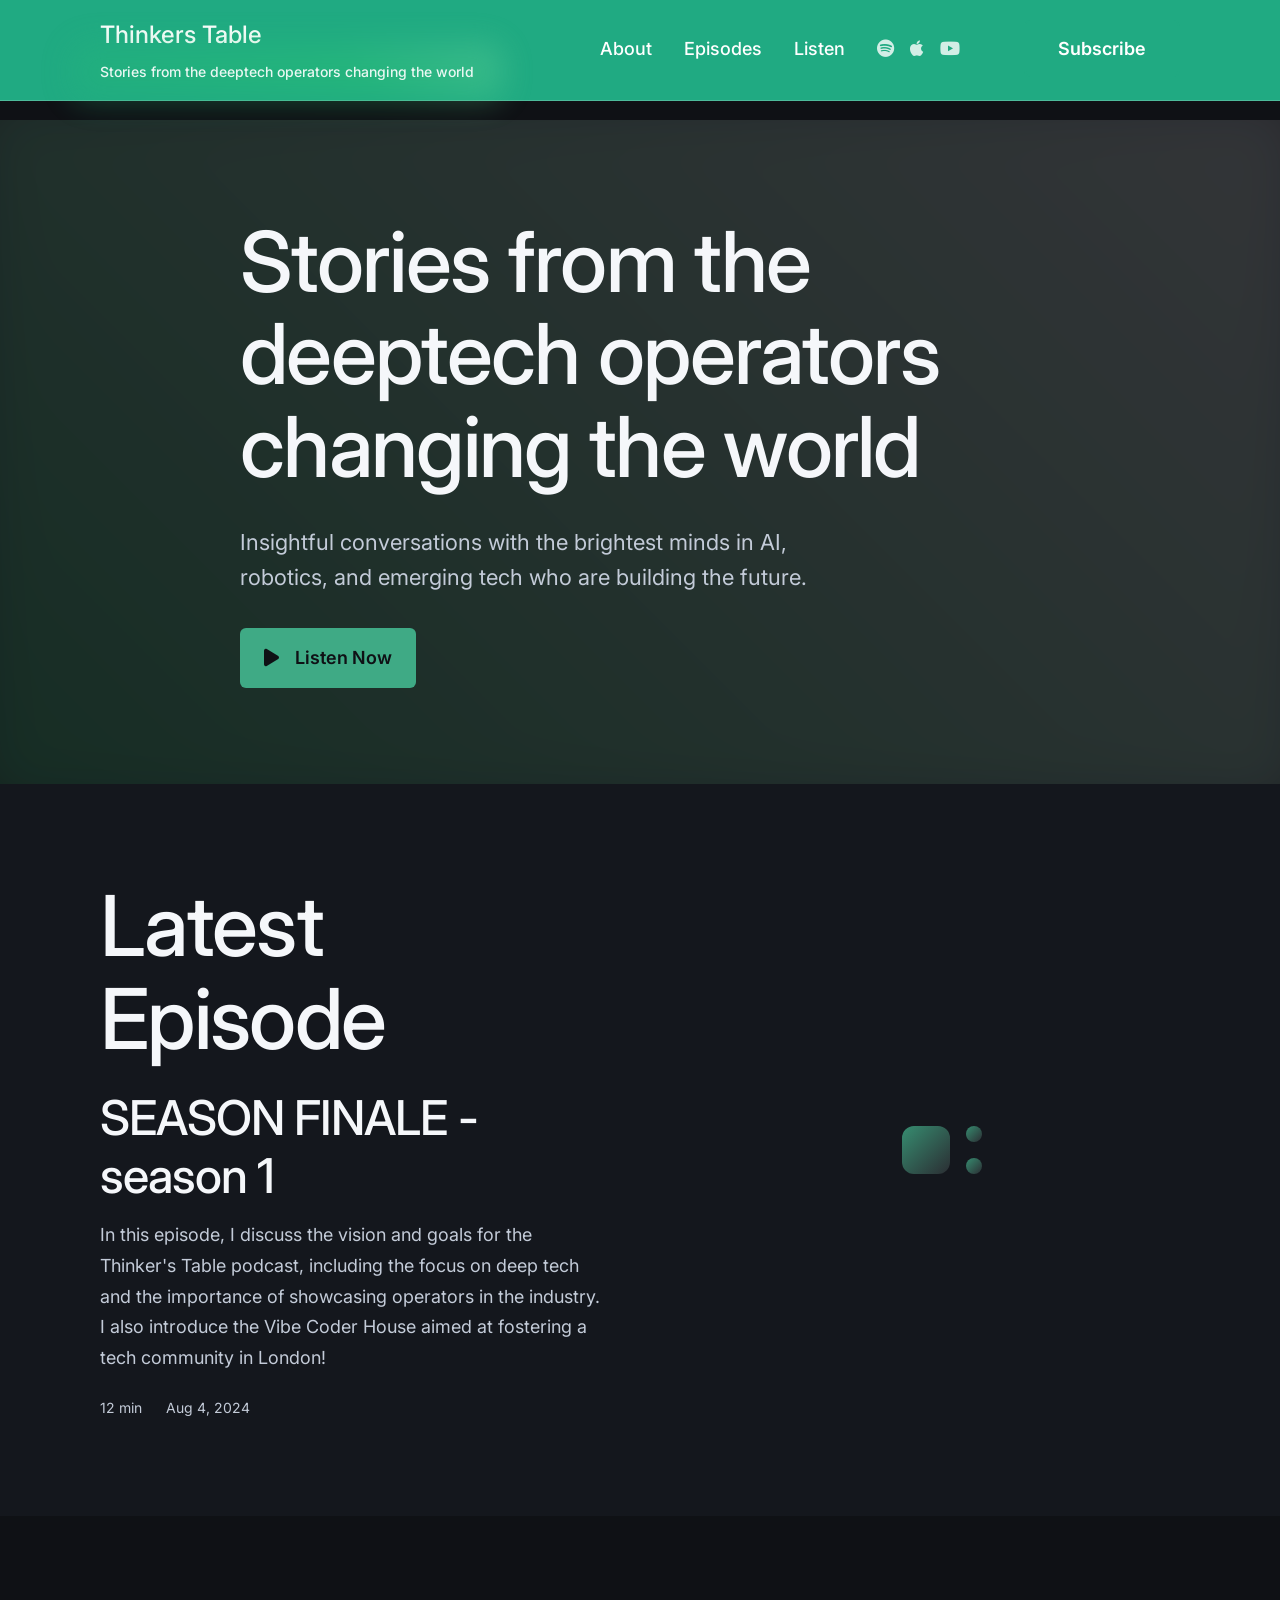
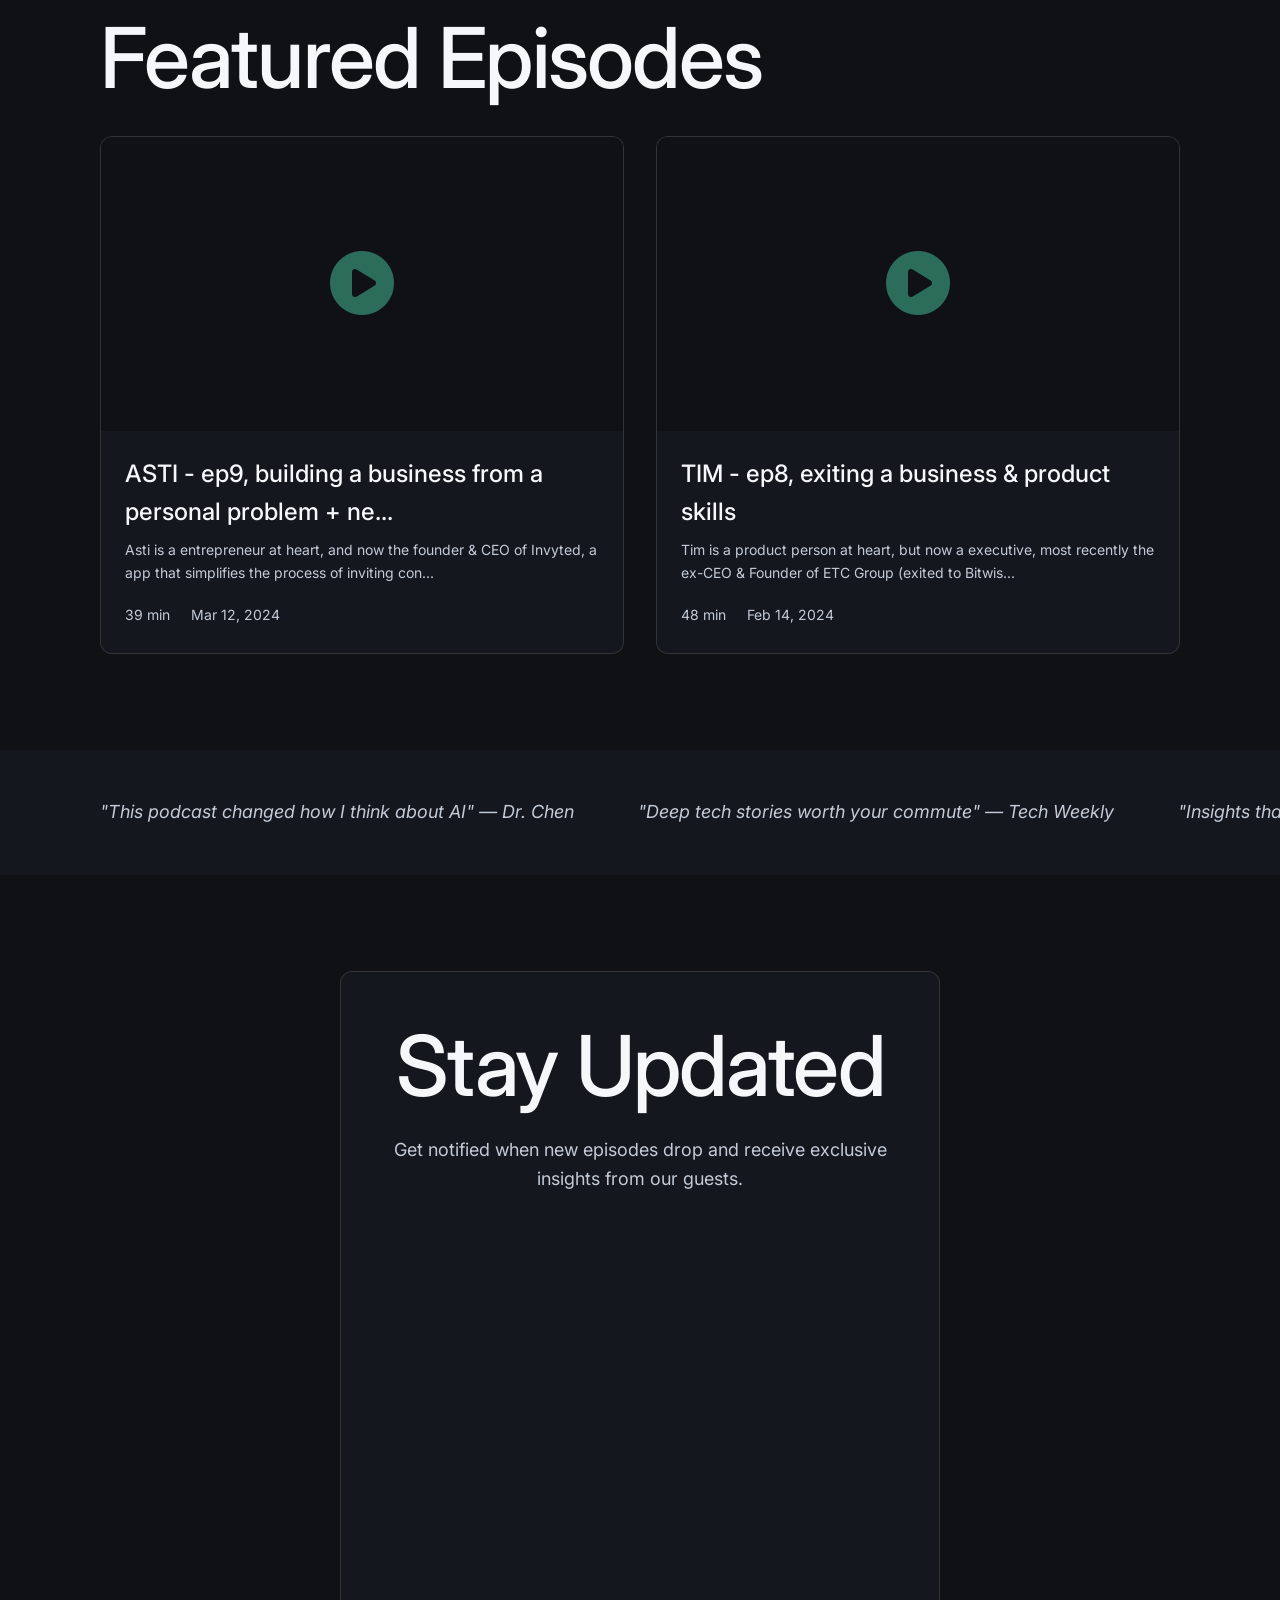
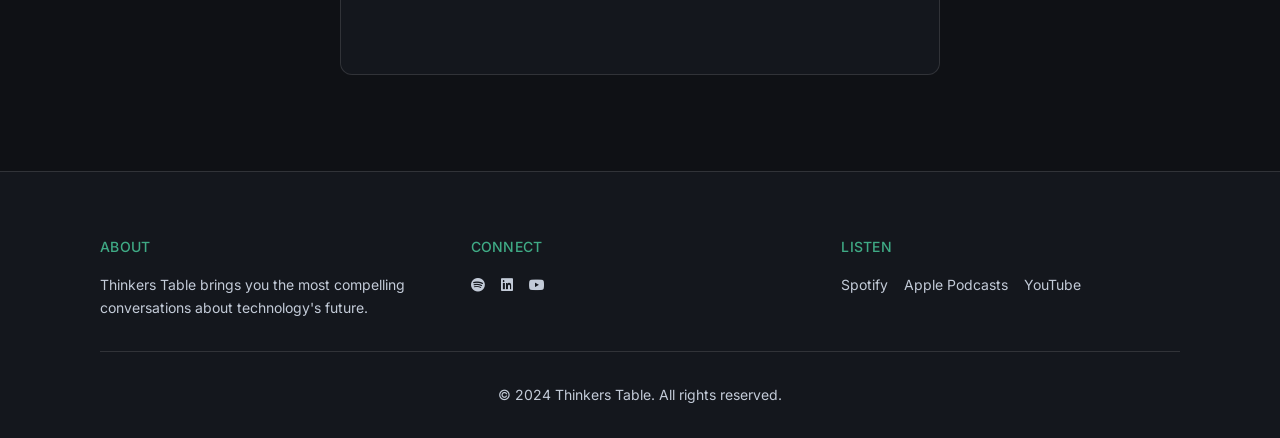
==== index.html @ 2f02ec75 "Initial commit: Thinkers Table podcast homepage with beehiiv integration - Complete responsive podca" ====
<!DOCTYPE html>
<html lang="en">
<head>
    <meta charset="UTF-8">
    <meta name="viewport" content="width=device-width, initial-scale=1.0">
    <title>Thinkers Table - Podcast Homepage</title>
    <meta name="description" content="Stories from the deeptech operators changing the world. Listen to insightful conversations about the future of technology.">
    
    <!-- Open Graph -->
    <meta property="og:title" content="Thinkers Table - Podcast Homepage">
    <meta property="og:description" content="Stories from the deeptech operators changing the world. Listen to insightful conversations about the future of technology.">
    <meta property="og:type" content="website">
    <meta property="og:image" content="images/og-image.jpg">
    
    <!-- Preload fonts -->
    <link rel="preload" href="https://fonts.googleapis.com/css2?family=Inter:wght@400;500;600;700&display=swap" as="style">
    <link rel="preload" href="https://fonts.googleapis.com/css2?family=Inter:wght@400;500;600;700&display=swap" as="style">
    
    <!-- Fonts -->
    <link href="https://fonts.googleapis.com/css2?family=Inter:wght@400;500;600;700&display=swap" rel="stylesheet">
    
    <!-- Icons -->
    <link rel="stylesheet" href="https://cdnjs.cloudflare.com/ajax/libs/font-awesome/6.0.0/css/all.min.css">
    
    <!-- Styles -->
    <link rel="stylesheet" href="css/styles.css">
    
    <!-- Beehiiv integration -->
    <script async src="https://subscribe-forms.beehiiv.com/embed.js"></script>
</head>
<body>

    <!-- HEADER -->
    <header class="header" id="header">
        <div class="container">
            <div class="header-content">
                <div class="wordmark">
                    <h1 class="logo">Thinkers Table</h1>
                    <p class="tagline">Stories from the deeptech operators changing the world</p>
                </div>
                <nav class="nav">
                    <a href="#about" class="nav-link">About</a>
                    <a href="#episodes" class="nav-link">Episodes</a>
                    <a href="#listen" class="nav-link">Listen</a>
                    <div class="nav-icons">
                        <a href="https://open.spotify.com/show/2NO20Xotti7YZObF6ZxBA7" class="icon-link" target="_blank" rel="noopener noreferrer"><i class="fab fa-spotify"></i></a>
                        <a href="https://podcasts.apple.com/gb/podcast/thinkers-table/id1618069943" class="icon-link" target="_blank" rel="noopener noreferrer"><i class="fab fa-apple"></i></a>
                        <a href="https://www.youtube.com/@ThinkersTable" class="icon-link" target="_blank" rel="noopener noreferrer"><i class="fab fa-youtube"></i></a>
                    </div>
                    <div class="header-cta">
                        <button class="subscribe-button">Subscribe</button>
                    </div>
                </nav>
            </div>
            <div class="header-underline"></div>
        </div>
    </header>

    <!-- HERO -->
    <section class="hero" id="hero">
        <div class="container">
            <div class="hero-content">
                <h2 class="hero-headline">
                    <span class="headline-word">Stories</span>
                    <span class="headline-word">from</span>
                    <span class="headline-word">the</span>
                    <span class="headline-word">deeptech</span>
                    <span class="headline-word">operators</span>
                    <span class="headline-word">changing</span>
                    <span class="headline-word">the</span>
                    <span class="headline-word">world</span>
                </h2>
                <p class="hero-dek">
                    Insightful conversations with the brightest minds in AI, robotics, and emerging tech who are building the future.
                </p>
                <div class="hero-cta">
                    <a href="https://open.spotify.com/show/2NO20Xotti7YZObF6ZxBA7" class="play-button" target="_blank" rel="noopener noreferrer">
                        <i class="fas fa-play"></i>
                        <span>Listen Now</span>
                    </a>
                </div>
            </div>
        </div>
    </section>

    <!-- EPISODE PITCH -->
    <section class="episode-pitch" id="episodes">
        <div class="container">
            <div class="episode-content">
                <div class="episode-text">
                    <h3 class="section-title">Latest Episode</h3>
                    <h4 class="episode-title" id="latest-episode-title">Loading latest episode...</h4>
                    <p class="episode-blurb" id="latest-episode-description">
                        Loading episode description...
                    </p>
                    <div class="episode-meta">
                        <span class="episode-duration" id="latest-episode-duration">Loading...</span>
                        <span class="episode-date" id="latest-episode-date">Loading...</span>
                    </div>
                </div>
                <div class="episode-visual">
                    <div class="episode-collage">
                        <div class="collage-item"></div>
                        <div class="collage-item"></div>
                        <div class="collage-item"></div>
                    </div>
                </div>
            </div>
        </div>
    </section>

    <!-- FEATURED VIDEOS -->
    <section class="featured-videos" id="featured-videos">
        <div class="container">
            <h3 class="section-title">Featured Episodes</h3>
            <div class="videos-grid" id="featured-episodes-grid">
                <div class="loading-placeholder" style="text-align: center; padding: var(--space-8); color: var(--color-muted);">
                    Loading featured episodes...
                </div>
            </div>
        </div>
    </section>

    <!-- QUOTES STRIP -->
    <section class="quotes-strip">
        <div class="container">
            <div class="quotes-marquee">
                <div class="quotes-track">
                    <div class="quote-item">"This podcast changed how I think about AI" — Dr. Chen</div>
                    <div class="quote-item">"Deep tech stories worth your commute" — Tech Weekly</div>
                    <div class="quote-item">"Insights that actually matter" — Startup Founder</div>
                    <div class="quote-item">"The future of tech journalism" — Innovation Review</div>
                    <div class="quote-item">"This podcast changed how I think about AI" — Dr. Chen</div>
                    <div class="quote-item">"Deep tech stories worth your commute" — Tech Weekly</div>
                    <div class="quote-item">"Insights that actually matter" — Startup Founder</div>
                    <div class="quote-item">"The future of tech journalism" — Innovation Review</div>
                </div>
            </div>
        </div>
    </section>

    <!-- CTA SIGNUP -->
    <section class="cta-signup">
        <div class="container">
            <div class="signup-card">
                <h3 class="section-title">Stay Updated</h3>
                <p class="signup-text">Get notified when new episodes drop and receive exclusive insights from our guests.</p>
                <!-- Beehiiv subscription form - trying direct form approach -->
                <div class="beehiiv-form-container">
                    <!-- Debug info -->
                    <div id="debug-info" style="color: var(--color-muted); font-size: var(--size-small); margin-bottom: var(--space-4);">
                        Loading subscription form...
                    </div>
                    
                    <!-- Try iframe approach first -->
                    <iframe 
                        id="beehiiv-iframe"
                        src="https://subscribe-forms.beehiiv.com/746e766f-5bdd-4d84-af7e-24b32dc99f95" 
                        class="beehiiv-embed" 
                        data-test-id="beehiiv-embed" 
                        frameborder="0" 
                        scrolling="no" 
                        style="width: 100%; max-width: 500px; height: 400px; margin: 0; border-radius: 8px; background-color: var(--color-bg); display: block; border: 1px solid var(--color-border);"
                        onload="console.log('Beehiiv iframe loaded successfully'); document.getElementById('debug-info').style.display='none';"
                        onerror="console.error('Beehiiv iframe failed to load'); document.getElementById('debug-info').innerHTML='Iframe failed - trying alternative...'; setTimeout(showAlternativeForm, 1000);"
                        title="Newsletter Subscription Form">
                    </iframe>
                    
                    <!-- Alternative form if iframe fails -->
                    <div id="alternative-form" style="display: none;">
                        <form class="signup-form" id="signup-form" action="https://api.beehiiv.com/v2/publications/pub_5a50ab3c-edf1-4d9a-9ba3-e23008cc5d3f/subscriptions" method="POST" target="_blank">
                            <div class="form-group">
                                <input type="email" id="email" name="email" placeholder="Enter your email address" required class="email-input">
                                <input type="hidden" name="publication_id" value="pub_5a50ab3c-edf1-4d9a-9ba3-e23008cc5d3f">
                                <input type="hidden" name="utm_source" value="podcast_website">
                                <input type="hidden" name="utm_medium" value="web">
                                <input type="hidden" name="utm_campaign" value="homepage_signup">
                                <button type="submit" class="signup-button">Subscribe to Newsletter</button>
                            </div>
                        </form>
                        <p style="color: var(--color-muted); font-size: var(--size-small); margin-top: var(--space-4);">
                            This will open beehiiv's signup page in a new tab.
                        </p>
                    </div>
                    
                    <!-- Fallback content if JavaScript is disabled -->
                    <noscript>
                        <p style="color: var(--color-muted); margin-top: var(--space-4);">
                            Please enable JavaScript to use the subscription form, or 
                            <a href="mailto:hello@thinkerstable.com?subject=Newsletter Subscription" style="color: var(--color-accent);">email us directly</a>.
                        </p>
                    </noscript>
                </div>
            </div>
        </div>
    </section>

    <!-- FOOTER -->
    <footer class="footer">
        <div class="container">
            <div class="footer-content">
                <div class="footer-section">
                    <h4 class="footer-label">About</h4>
                    <p>Thinkers Table brings you the most compelling conversations about technology's future.</p>
                </div>
                <div class="footer-section">
                    <h4 class="footer-label">Connect</h4>
                    <div class="social-links">
                        <a href="https://open.spotify.com/show/2NO20Xotti7YZObF6ZxBA7" class="social-link" target="_blank" rel="noopener noreferrer"><i class="fab fa-spotify"></i></a>
                        <a href="https://www.linkedin.com/in/vedluhana" class="social-link" target="_blank" rel="noopener noreferrer"><i class="fab fa-linkedin"></i></a>
                        <a href="https://www.youtube.com/@ThinkersTable" class="social-link" target="_blank" rel="noopener noreferrer"><i class="fab fa-youtube"></i></a>
                    </div>
                </div>
                <div class="footer-section">
                    <h4 class="footer-label">Listen</h4>
                    <div class="platform-links">
                        <a href="https://open.spotify.com/show/2NO20Xotti7YZObF6ZxBA7" class="platform-link" target="_blank" rel="noopener noreferrer">Spotify</a>
                        <a href="https://podcasts.apple.com/gb/podcast/thinkers-table/id1618069943" class="platform-link" target="_blank" rel="noopener noreferrer">Apple Podcasts</a>
                        <a href="https://www.youtube.com/@ThinkersTable" class="platform-link" target="_blank" rel="noopener noreferrer">YouTube</a>
                    </div>
                </div>
            </div>
            <div class="footer-bottom">
                <p>&copy; 2024 Thinkers Table. All rights reserved.</p>
            </div>
        </div>
    </footer>

    <!-- Scripts -->
    <script src="js/main.js"></script>
</body>
</html>
---- css/styles.css ----
/* Design Tokens */
:root {
  --color-bg: #0F1115;
  --color-surface: #14171D;
  --color-text: #F5F7FA;
  --color-muted: #C3CBD8;
  --color-accent: #3FAA85;
  --color-border: rgba(255,255,255,0.12);
  
  --font-display: 'Inter', ui-sans-serif;
  --font-body: 'Inter', ui-sans-serif;
  
  --size-h1: clamp(44px, 7vw, 84px);
  --size-dek: clamp(18px, 2vw, 22px);
  --size-p: 18px;
  --size-small: 14px;
  
  --tracking-tight: -0.02em;
  --tracking-normal: 0;
  --tracking-wide: 0.02em;
  
  --space-2: 8px;
  --space-4: 16px;
  --space-6: 24px;
  --space-8: 32px;
  --space-12: 48px;
  --space-16: 64px;
  --space-20: 96px;
  
  --max-width: 1120px;
  --gutter: 20px;
  --column-count: 12;
  
  --radius-sm: 6px;
  --radius-md: 12px;
  
  --easing: cubic-bezier(0.2, 0.8, 0.2, 1);
}

/* Reset & Base */
* {
  margin: 0;
  padding: 0;
  box-sizing: border-box;
}

html {
  scroll-behavior: smooth;
}

body {
  font-family: var(--font-body);
  font-size: var(--size-p);
  line-height: 1.6;
  color: var(--color-text);
  background-color: var(--color-bg);
  -webkit-font-smoothing: antialiased;
  -moz-osx-font-smoothing: grayscale;
}

/* Container */
.container {
  max-width: var(--max-width);
  margin: 0 auto;
  padding: 0 var(--gutter);
}



/* Header CTA */
.header-cta {
  margin-left: var(--space-8);
}

.subscribe-button {
  background-color: #20aa82;
  color: #ffffff;
  border: 2px solid #20aa82;
  padding: var(--space-4) var(--space-8);
  border-radius: var(--radius-sm);
  font-family: var(--font-body);
  font-size: var(--size-p);
  font-weight: 600;
  cursor: pointer;
  transition: all 0.3s var(--easing);
}

.subscribe-button:hover {
  background-color: #1a8f6e;
  border-color: #1a8f6e;
  transform: translateY(-2px);
}

.subscribe-button:focus {
  outline: 2px solid #ffffff;
  outline-offset: 2px;
}

/* Typography */
.section-title {
  font-family: var(--font-display);
  font-size: var(--size-h1);
  font-weight: 500;
  line-height: 1.1;
  letter-spacing: var(--tracking-tight);
  margin-bottom: var(--space-6);
}

.episode-title {
  font-family: var(--font-display);
  font-size: clamp(32px, 4vw, 48px);
  font-weight: 500;
  line-height: 1.2;
  letter-spacing: var(--tracking-tight);
  margin-bottom: var(--space-4);
}

/* Header */
.header {
  position: fixed;
  top: 0;
  left: 0;
  right: 0;
  z-index: 1000;
  background-color: #20aa82;
  border-bottom: 1px solid rgba(255, 255, 255, 0.2);
  transition: all 0.3s var(--easing);
}

.header-content {
  display: flex;
  justify-content: space-between;
  align-items: center;
  padding: var(--space-4) 0;
}

.logo {
  font-family: var(--font-display);
  font-size: 24px;
  font-weight: 500;
  color: #ffffff;
  text-decoration: none;
  margin-bottom: var(--space-2);
}

.tagline {
  font-size: var(--size-small);
  font-weight: 500;
  color: rgba(255, 255, 255, 0.9);
  margin: 0;
  line-height: 1.4;
  position: relative;
  z-index: 2;
  overflow: visible;
}

.tagline::before {
  content: '';
  position: absolute;
  top: -20px;
  left: -30px;
  right: -30px;
  bottom: -20px;
  background: linear-gradient(
    45deg,
    #20aa82,
    #2ecc71,
    #ffffff,
    #20aa82,
    #2ecc71
  );
  background-size: 400% 400%;
  border-radius: 20px;
  opacity: 0.3;
  z-index: -1;
  animation: gradientShift 8s ease-in-out infinite;
  -webkit-animation: gradientShift 8s ease-in-out infinite;
  filter: blur(15px);
  -webkit-filter: blur(15px);
  transform: translateZ(0);
  -webkit-transform: translateZ(0);
  will-change: background-position;
  pointer-events: none;
}

/* More specific selector for better compatibility */
.wordmark /* Animation moved to hero section */

/* Debug label removed - animation now covers entire hero section */

@keyframes gradientShift {
  0% {
    background-position: 0% 50%;
  }
  50% {
    background-position: 100% 50%;
  }
  100% {
    background-position: 0% 50%;
  }
}

@-webkit-keyframes gradientShift {
  0% {
    background-position: 0% 50%;
  }
  50% {
    background-position: 100% 50%;
  }
  100% {
    background-position: 0% 50%;
  }
}

.nav {
  display: flex;
  align-items: center;
  gap: var(--space-8);
}

.nav-link {
  color: #ffffff;
  text-decoration: none;
  font-weight: 500;
  transition: color 0.3s var(--easing);
}

.nav-link:hover {
  color: rgba(255, 255, 255, 0.8);
}

.nav-icons {
  display: flex;
  gap: var(--space-4);
}

.icon-link {
  color: rgba(255, 255, 255, 0.8);
  font-size: 18px;
  transition: color 0.3s var(--easing);
}

.icon-link:hover {
  color: #ffffff;
}

.header-underline {
  height: 2px;
  background: linear-gradient(90deg, #ffffff, transparent);
  transform: scaleX(0);
  transition: transform 0.6s var(--easing);
}

.header.scrolled .header-underline {
  transform: scaleX(1);
}

/* Hero */
.hero {
  min-height: 70vh;
  display: flex;
  align-items: center;
  padding: var(--space-20) 0;
  margin-top: 120px; /* Account for header height */
  position: relative;
  overflow: hidden;
}

.hero::before {
  content: '';
  position: absolute;
  top: -50px;
  left: -50px;
  right: -50px;
  bottom: -50px;
  background: linear-gradient(
    45deg,
    #20aa82,
    #2ecc71,
    #ffffff,
    #20aa82,
    #2ecc71
  );
  background-size: 400% 400%;
  border-radius: 30px;
  opacity: 0.15;
  z-index: -1;
  animation: gradientShift 12s ease-in-out infinite;
  -webkit-animation: gradientShift 12s ease-in-out infinite;
  filter: blur(40px);
  -webkit-filter: blur(40px);
  transform: translateZ(0);
  -webkit-transform: translateZ(0);
  will-change: background-position;
  pointer-events: none;
  transition: all 0.6s var(--easing);
}

.hero:hover::before {
  background: linear-gradient(
    45deg,
    #20aa82,
    #2ecc71,
    #20aa82,
    #2ecc71,
    #20aa82
  );
  opacity: 0.4;
  filter: blur(30px);
  -webkit-filter: blur(30px);
  transform: translateZ(0) scale(1.05);
  -webkit-transform: translateZ(0) scale(1.05);
}

.hero-content {
  max-width: 800px;
  position: relative;
  z-index: 2;
}

.hero-headline {
  font-family: var(--font-display);
  font-size: var(--size-h1);
  font-weight: 500;
  line-height: 1.1;
  letter-spacing: var(--tracking-tight);
  margin-bottom: var(--space-8);
}

.headline-word {
  display: inline-block;
  opacity: 0;
  transform: translateY(20px);
  animation: fadeInUp 0.8s var(--easing) forwards;
}

.headline-word:nth-child(1) { animation-delay: 0.1s; }
.headline-word:nth-child(2) { animation-delay: 0.2s; }
.headline-word:nth-child(3) { animation-delay: 0.3s; }
.headline-word:nth-child(4) { animation-delay: 0.4s; }
.headline-word:nth-child(5) { animation-delay: 0.5s; }
.headline-word:nth-child(6) { animation-delay: 0.6s; }

@keyframes fadeInUp {
  to {
    opacity: 1;
    transform: translateY(0);
  }
}

.hero-dek {
  font-size: var(--size-dek);
  color: var(--color-muted);
  margin-bottom: var(--space-8);
  max-width: 600px;
}

.hero-cta {
  margin-top: var(--space-8);
}

.play-button {
  display: inline-flex;
  align-items: center;
  gap: var(--space-4);
  background-color: var(--color-accent);
  color: var(--color-bg);
  padding: var(--space-4) var(--space-6);
  border-radius: var(--radius-sm);
  text-decoration: none;
  font-weight: 600;
  transition: all 0.3s var(--easing);
}

.play-button:hover {
  background-color: #2d8a6a;
  transform: translateY(-2px);
}

.play-button i {
  font-size: 20px;
}

/* Episode Pitch */
.episode-pitch {
  padding: var(--space-20) 0;
  background-color: var(--color-surface);
  transition: transform 0.3s var(--easing);
}

.episode-pitch:hover {
  transform: translateY(-2px);
}

.episode-content {
  display: grid;
  grid-template-columns: 1fr 1fr;
  gap: var(--space-16);
  align-items: center;
}

.episode-blurb {
  font-size: var(--size-p);
  line-height: 1.7;
  color: var(--color-muted);
  margin-bottom: var(--space-6);
}

.episode-meta {
  display: flex;
  gap: var(--space-6);
  font-size: var(--size-small);
  color: var(--color-muted);
}

.episode-visual {
  display: flex;
  justify-content: center;
}

.episode-collage {
  display: grid;
  grid-template-columns: repeat(2, 1fr);
  gap: var(--space-4);
  max-width: 400px;
}

.collage-item {
  aspect-ratio: 1;
  background: linear-gradient(135deg, var(--color-accent), var(--color-border));
  border-radius: var(--radius-md);
  opacity: 0.8;
}

.collage-item:nth-child(1) {
  grid-column: 1 / 2;
  grid-row: 1 / 3;
}

.collage-item:nth-child(2) {
  grid-column: 2 / 3;
  grid-row: 1 / 2;
}

.collage-item:nth-child(3) {
  grid-column: 2 / 3;
  grid-row: 2 / 3;
}

/* Episode Cover Images */
.episode-cover {
  max-width: 400px;
  width: 100%;
}

.cover-image {
  width: 100%;
  height: auto;
  border-radius: var(--radius-md);
  box-shadow: 0 8px 32px rgba(0, 0, 0, 0.3);
  transition: transform 0.3s var(--easing);
}

.cover-image:hover {
  transform: scale(1.02);
}

.episode-collage.fallback {
  display: none;
}

.episode-cover-img {
  width: 100%;
  height: 100%;
  object-fit: cover;
  border-radius: var(--radius-md) var(--radius-md) 0 0;
}

/* Featured Videos */
.featured-videos {
  padding: var(--space-20) 0;
}

.videos-grid {
  display: grid;
  grid-template-columns: repeat(auto-fit, minmax(500px, 1fr));
  gap: var(--space-8);
  margin-top: var(--space-8);
}

.video-item {
  background-color: var(--color-surface);
  border-radius: var(--radius-md);
  overflow: hidden;
  border: 1px solid var(--color-border);
}

.video-player {
  aspect-ratio: 16 / 9;
  background-color: var(--color-bg);
  display: flex;
  align-items: center;
  justify-content: center;
  position: relative;
}

.video-placeholder {
  color: var(--color-accent);
  font-size: 64px;
  opacity: 0.6;
  transition: opacity 0.3s var(--easing);
}

.video-placeholder:hover {
  opacity: 1;
}

.video-caption {
  padding: var(--space-6);
}

.video-caption h4 {
  font-family: var(--font-display);
  font-size: 24px;
  font-weight: 500;
  margin-bottom: var(--space-2);
}

.video-caption p {
  color: var(--color-muted);
  font-size: var(--size-small);
}

/* Quotes Strip */
.quotes-strip {
  padding: var(--space-12) 0;
  background-color: var(--color-surface);
  overflow: hidden;
}

.quotes-marquee {
  position: relative;
  width: 100%;
}

.quotes-track {
  display: flex;
  gap: var(--space-16);
  animation: marquee 24s linear infinite;
  white-space: nowrap;
}

.quotes-track:hover {
  animation-play-state: paused;
}

@keyframes marquee {
  0% { transform: translateX(0); }
  100% { transform: translateX(-50%); }
}

.quote-item {
  font-family: var(--font-display);
  font-size: 18px;
  font-style: italic;
  color: var(--color-muted);
  white-space: nowrap;
}

/* CTA Signup */
.cta-signup {
  padding: var(--space-20) 0;
}

.signup-card {
  max-width: 600px;
  margin: 0 auto;
  text-align: center;
  background-color: var(--color-surface);
  border: 1px solid var(--color-border);
  border-radius: var(--radius-md);
  padding: var(--space-12);
}

.signup-text {
  color: var(--color-muted);
  margin-bottom: var(--space-8);
}

.signup-form {
  display: flex;
  flex-direction: column;
  gap: var(--space-4);
}

.form-group {
  display: flex;
  gap: var(--space-4);
}

.email-input {
  flex: 1;
  padding: var(--space-4);
  background-color: var(--color-bg);
  border: 1px solid var(--color-border);
  border-radius: var(--radius-sm);
  color: var(--color-text);
  font-size: var(--size-p);
  transition: border-color 0.3s var(--easing);
}

.email-input:focus {
  outline: none;
  border-color: var(--color-accent);
  box-shadow: 0 0 0 1.5px var(--color-accent);
}

.signup-button {
  padding: var(--space-4) var(--space-6);
  background-color: var(--color-accent);
  color: var(--color-bg);
  border: none;
  border-radius: var(--radius-sm);
  font-weight: 600;
  cursor: pointer;
  transition: background-color 0.3s var(--easing);
}

.signup-button:hover {
  background-color: #2d8a6a;
}

.signup-button:focus {
  outline: 1.5px dotted var(--color-accent);
  outline-offset: 2px;
}

.error-message {
  color: #ff6b6b;
  font-size: var(--size-small);
  text-align: left;
  display: none;
}

.success-message {
  color: var(--color-accent);
  font-size: var(--size-small);
  text-align: center;
  display: none;
}

/* Footer */
.footer {
  background-color: var(--color-surface);
  border-top: 1px solid var(--color-border);
  padding: var(--space-16) 0 var(--space-8);
}

.footer-content {
  display: grid;
  grid-template-columns: repeat(auto-fit, minmax(250px, 1fr));
  gap: var(--space-8);
  margin-bottom: var(--space-8);
}

.footer-label {
  font-family: var(--font-display);
  font-size: 14px;
  font-weight: 500;
  text-transform: uppercase;
  letter-spacing: var(--tracking-wide);
  color: var(--color-accent);
  margin-bottom: var(--space-4);
}

.footer-section p {
  color: var(--color-muted);
  font-size: var(--size-small);
  line-height: 1.6;
}

.social-links, .platform-links {
  display: flex;
  gap: var(--space-4);
}

.social-link, .platform-link {
  color: var(--color-muted);
  text-decoration: none;
  font-size: var(--size-small);
  transition: color 0.3s var(--easing);
}

.social-link:hover, .platform-link:hover {
  color: var(--color-accent);
}

.footer-bottom {
  text-align: center;
  padding-top: var(--space-8);
  border-top: 1px solid var(--color-border);
}

.footer-bottom p {
  color: var(--color-muted);
  font-size: var(--size-small);
}

/* Scroll Reveal Animation */
.reveal {
  opacity: 0;
  transform: translateY(12px);
  transition: all 0.42s var(--easing);
}

.reveal.revealed {
  opacity: 1;
  transform: translateY(0);
}

/* Responsive Design */
@media (max-width: 900px) {
  .episode-content {
    grid-template-columns: 1fr;
    gap: var(--space-8);
  }
  
  .videos-grid {
    grid-template-columns: 1fr;
  }
  
  .form-group {
    flex-direction: column;
  }
  
  .nav {
    gap: var(--space-4);
  }
  
  .header-cta {
    margin-left: var(--space-4);
  }
}

@media (max-width: 600px) {
  .header {
    top: 0;
  }
  
  .hero {
    padding: var(--space-12) 0;
    margin-top: 100px; /* Adjust for header on mobile */
  }
  
  .header-content {
    padding: var(--space-2) 0;
  }
  
  .logo {
    font-size: 20px;
  }
  
  .tagline {
    font-size: 12px;
  }
  
  .nav {
    gap: var(--space-2);
  }
  
  .nav-link {
    font-size: 14px;
  }
  
  .header-cta {
    margin-left: var(--space-2);
  }
  
  .subscribe-button {
    padding: var(--space-3) var(--space-6);
    font-size: var(--size-small);
  }
  
  .quotes-track {
    animation-duration: 16s;
  }
}

/* Reduced Motion */
@media (prefers-reduced-motion: reduce) {
  .quotes-track {
    animation: none;
  }
  
  .headline-word {
    animation: none;
    opacity: 1;
    transform: none;
  }
  
  .reveal {
    transition: none;
    opacity: 1;
    transform: none;
  }
}

/* Focus Styles for Accessibility */
a:focus, button:focus, input:focus {
  outline: 1.5px dotted var(--color-accent);
  outline-offset: 2px;
}

/* Beehiiv Form Styling */
.beehiiv-form-container {
  display: flex;
  justify-content: center;
  margin-top: var(--space-6);
  min-height: 400px;
}

.beehiiv-embed {
  border: none !important;
  border-radius: var(--radius-md) !important;
  background-color: transparent !important;
}

/* Ensure iframe is visible */
iframe.beehiiv-embed {
  display: block !important;
  visibility: visible !important;
}
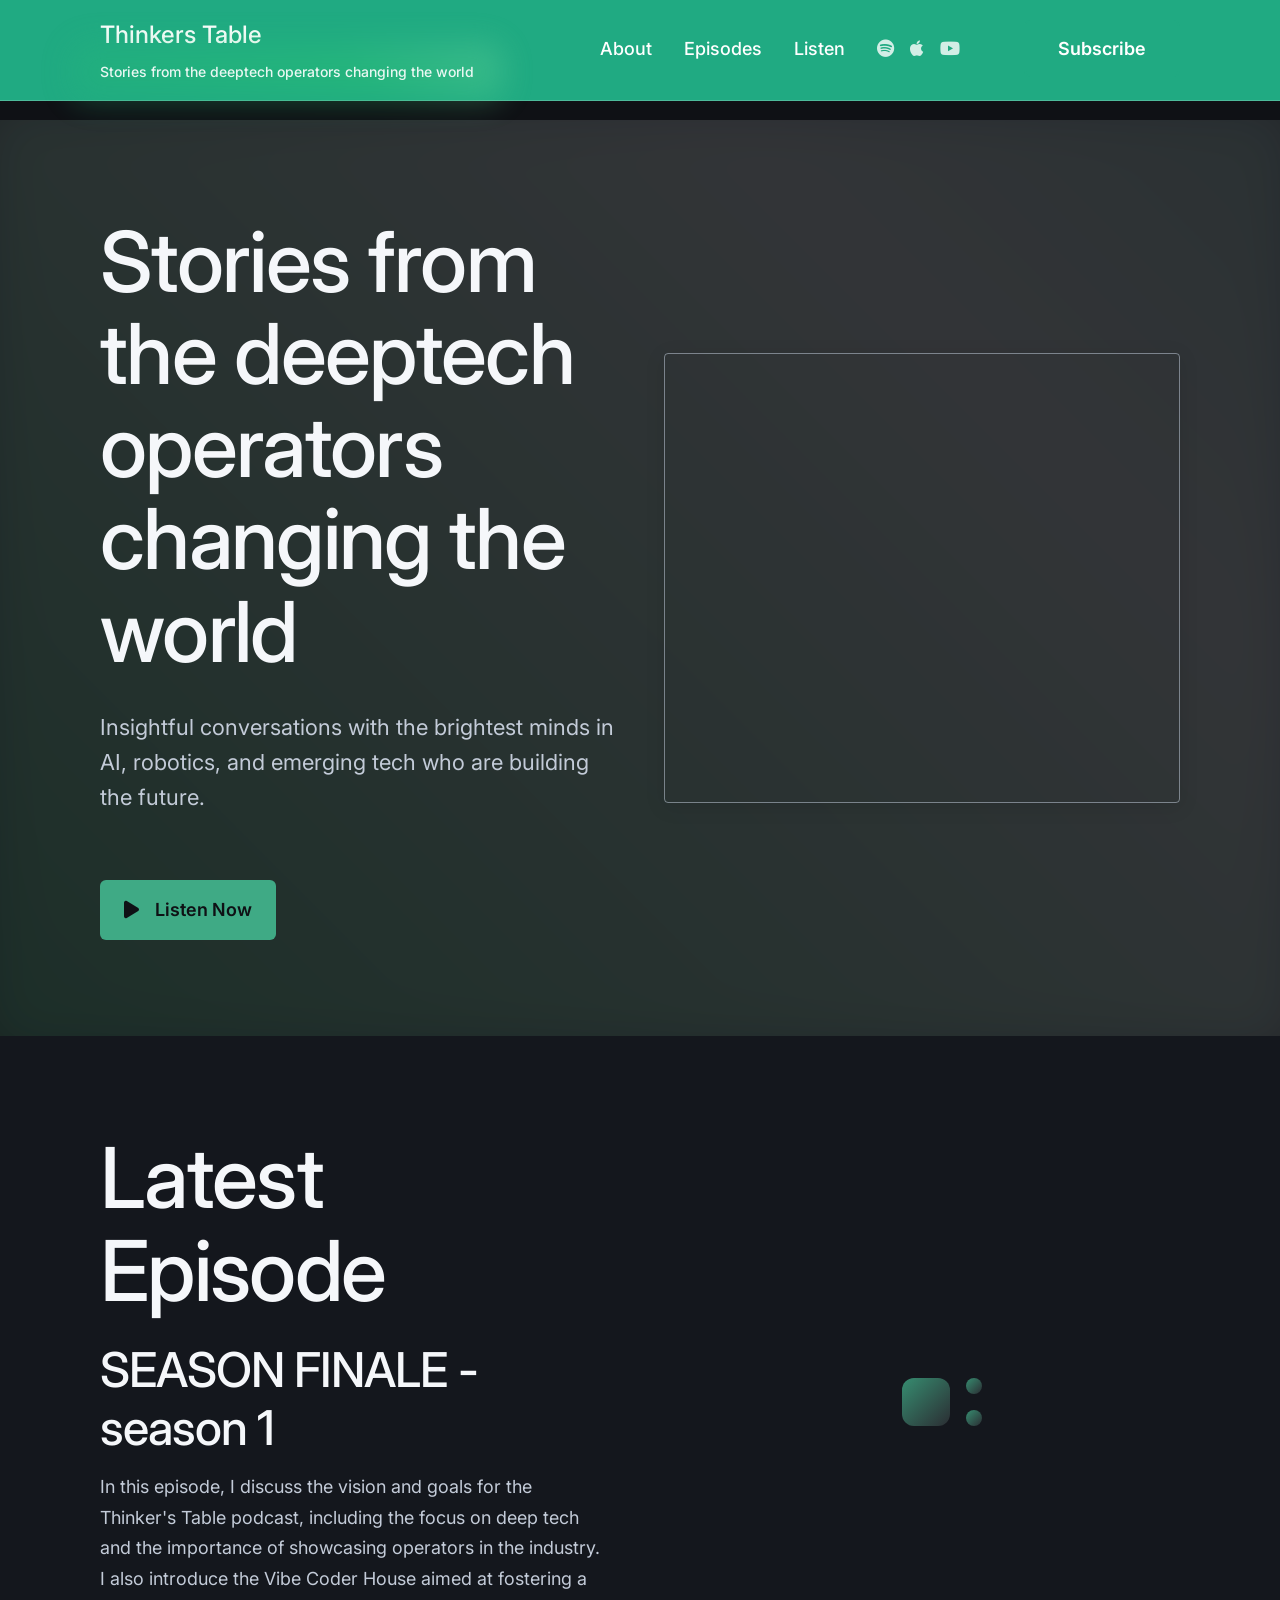
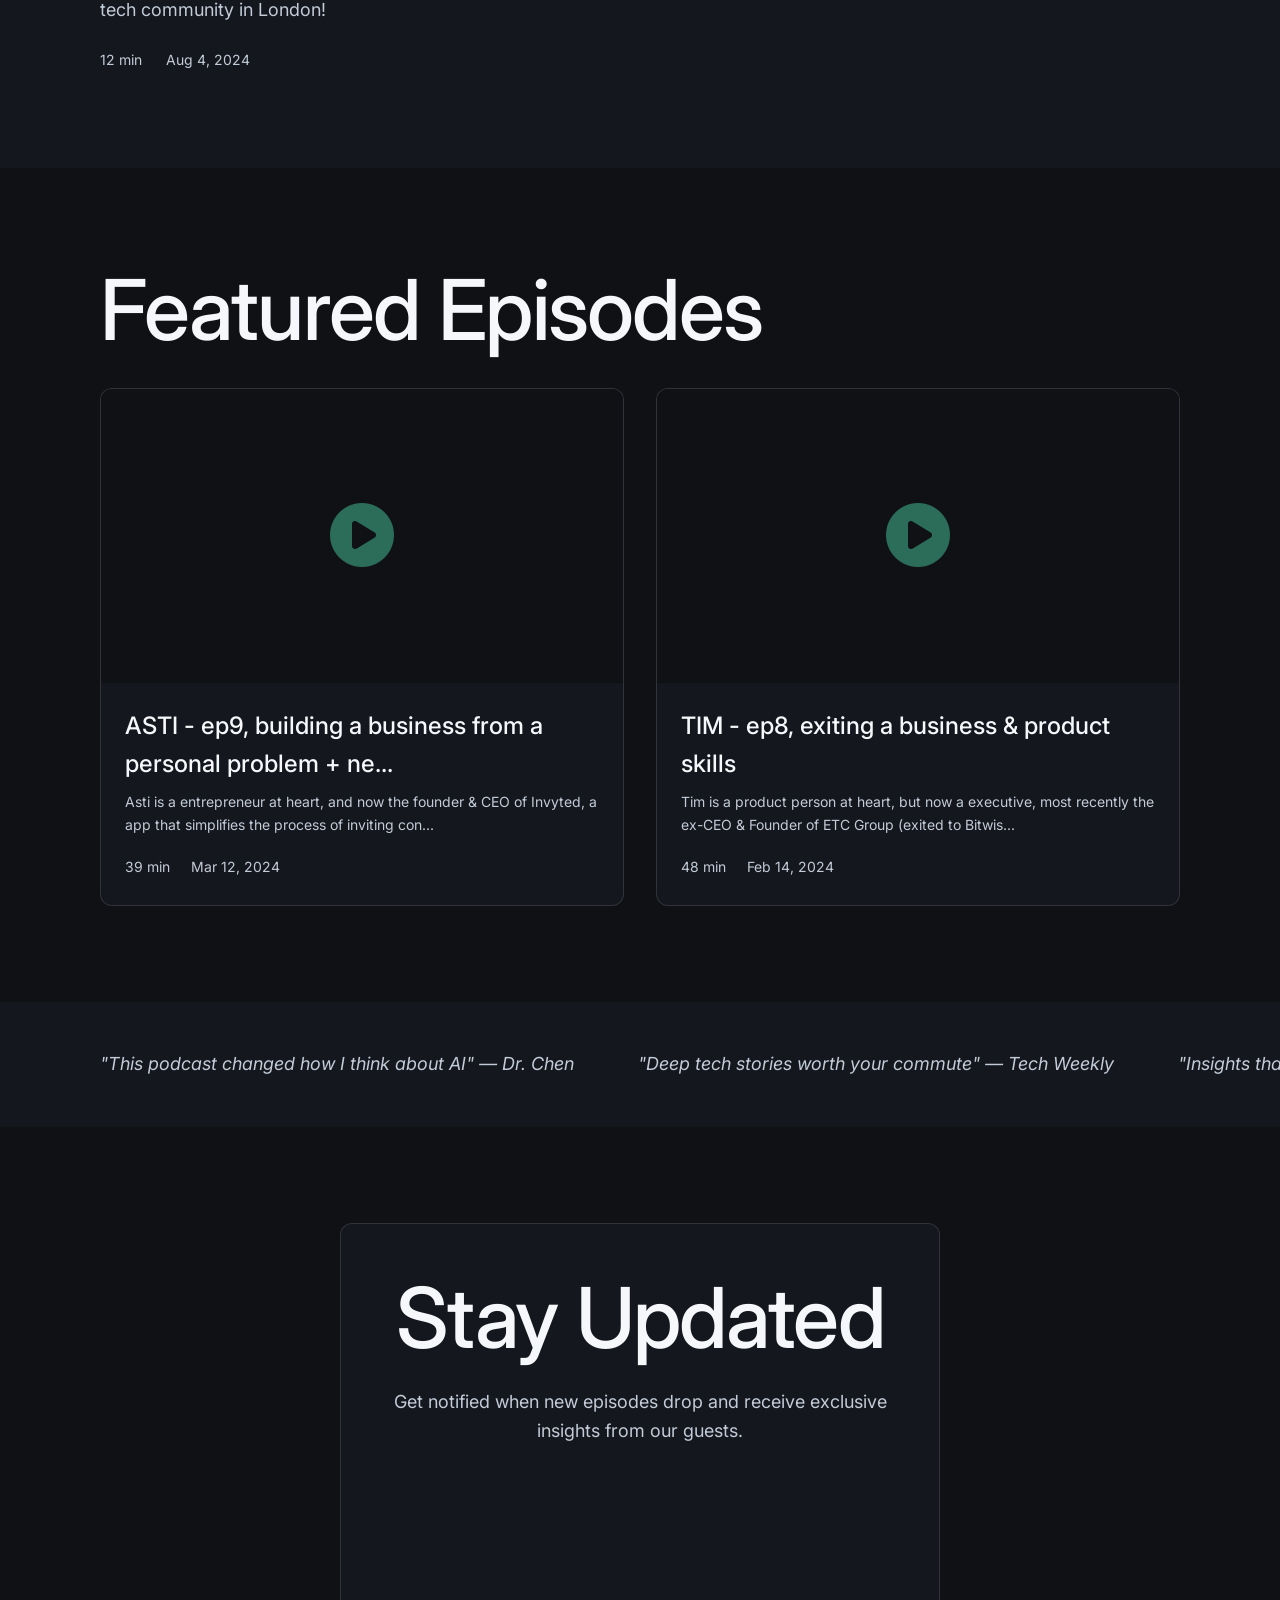
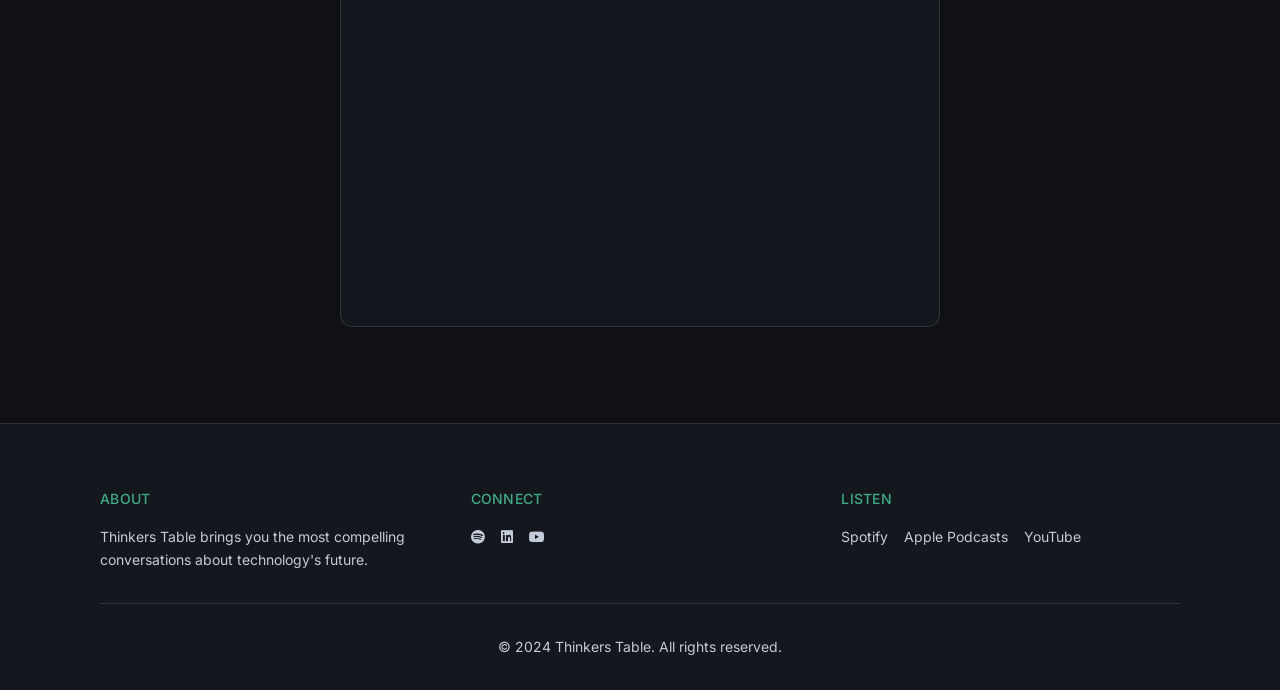
==== commit a0606643: "Add Luma event iframe integration with side-by-side hero layout - Embed Luma event iframe alongside " ====
--- a/index.html
+++ b/index.html
@@ -60,24 +60,39 @@
     <section class="hero" id="hero">
         <div class="container">
             <div class="hero-content">
-                <h2 class="hero-headline">
-                    <span class="headline-word">Stories</span>
-                    <span class="headline-word">from</span>
-                    <span class="headline-word">the</span>
-                    <span class="headline-word">deeptech</span>
-                    <span class="headline-word">operators</span>
-                    <span class="headline-word">changing</span>
-                    <span class="headline-word">the</span>
-                    <span class="headline-word">world</span>
-                </h2>
-                <p class="hero-dek">
-                    Insightful conversations with the brightest minds in AI, robotics, and emerging tech who are building the future.
-                </p>
-                <div class="hero-cta">
-                    <a href="https://open.spotify.com/show/2NO20Xotti7YZObF6ZxBA7" class="play-button" target="_blank" rel="noopener noreferrer">
-                        <i class="fas fa-play"></i>
-                        <span>Listen Now</span>
-                    </a>
+                <div class="hero-text">
+                    <h2 class="hero-headline">
+                        <span class="headline-word">Stories</span>
+                        <span class="headline-word">from</span>
+                        <span class="headline-word">the</span>
+                        <span class="headline-word">deeptech</span>
+                        <span class="headline-word">operators</span>
+                        <span class="headline-word">changing</span>
+                        <span class="headline-word">the</span>
+                        <span class="headline-word">world</span>
+                    </h2>
+                    <p class="hero-dek">
+                        Insightful conversations with the brightest minds in AI, robotics, and emerging tech who are building the future.
+                    </p>
+                    <div class="hero-cta">
+                        <a href="https://open.spotify.com/show/2NO20Xotti7YZObF6ZxBA7" class="play-button" target="_blank" rel="noopener noreferrer">
+                            <i class="fas fa-play"></i>
+                            <span>Listen Now</span>
+                        </a>
+                    </div>
+                </div>
+                <div class="hero-luma">
+                    <iframe
+                        src="https://luma.com/embed/event/evt-xisHktHvYFxnGB3/simple"
+                        width="100%"
+                        height="450"
+                        frameborder="0"
+                        style="border: 1px solid #bfcbda88; border-radius: 4px;"
+                        allow="fullscreen; payment"
+                        aria-hidden="false"
+                        tabindex="0"
+                        title="Luma Event">
+                    </iframe>
                 </div>
             </div>
         </div>
--- a/css/styles.css
+++ b/css/styles.css
@@ -313,9 +313,13 @@
 }
 
 .hero-content {
-  max-width: 800px;
+  max-width: 1200px;
   position: relative;
   z-index: 2;
+  display: grid;
+  grid-template-columns: 1fr 1fr;
+  gap: var(--space-12);
+  align-items: center;
 }
 
 .hero-headline {
@@ -357,6 +361,24 @@
 
 .hero-cta {
   margin-top: var(--space-8);
+}
+
+.hero-text {
+  display: flex;
+  flex-direction: column;
+  justify-content: center;
+}
+
+.hero-luma {
+  display: flex;
+  justify-content: center;
+  align-items: center;
+}
+
+.hero-luma iframe {
+  max-width: 100%;
+  border-radius: var(--radius-md);
+  box-shadow: 0 4px 20px rgba(0, 0, 0, 0.1);
 }
 
 .play-button {
@@ -740,6 +762,16 @@
   .header-cta {
     margin-left: var(--space-4);
   }
+  
+  .hero-content {
+    grid-template-columns: 1fr;
+    gap: var(--space-8);
+    text-align: center;
+  }
+  
+  .hero-luma iframe {
+    height: 350px !important;
+  }
 }
 
 @media (max-width: 600px) {
@@ -750,6 +782,10 @@
   .hero {
     padding: var(--space-12) 0;
     margin-top: 100px; /* Adjust for header on mobile */
+  }
+  
+  .hero-luma iframe {
+    height: 300px !important;
   }
   
   .header-content {
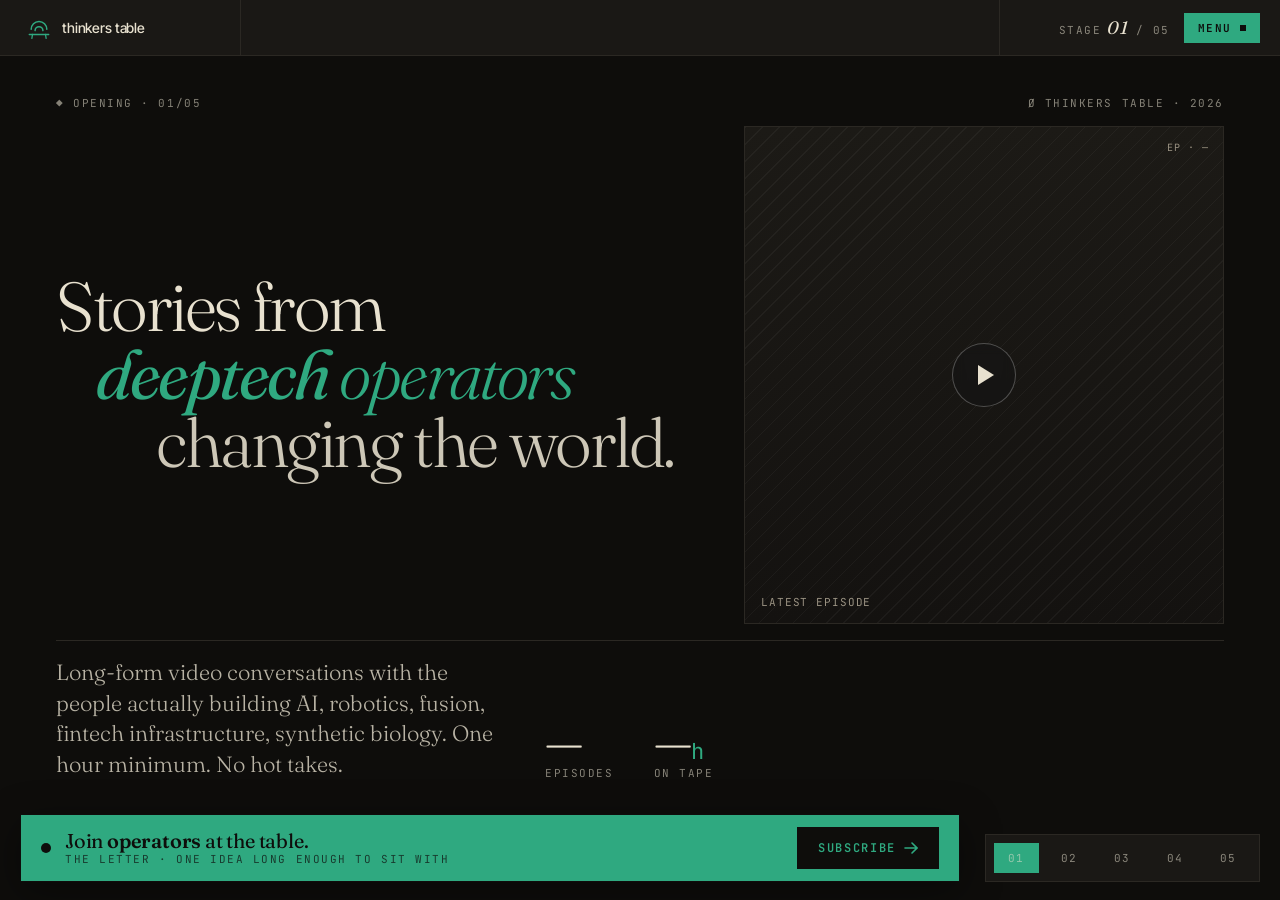
==== commit 738a6b1b: "Redesign homepage as "The Ticker" Cinematic horizontal-scroll site with five stages (Opening, Episod" ====
--- a/index.html
+++ b/index.html
@@ -1,247 +1,335 @@
-<!DOCTYPE html>
+<!doctype html>
 <html lang="en">
 <head>
-    <meta charset="UTF-8">
-    <meta name="viewport" content="width=device-width, initial-scale=1.0">
-    <title>Thinkers Table - Podcast Homepage</title>
-    <meta name="description" content="Stories from the deeptech operators changing the world. Listen to insightful conversations about the future of technology.">
-    
-    <!-- Open Graph -->
-    <meta property="og:title" content="Thinkers Table - Podcast Homepage">
-    <meta property="og:description" content="Stories from the deeptech operators changing the world. Listen to insightful conversations about the future of technology.">
-    <meta property="og:type" content="website">
-    <meta property="og:image" content="images/og-image.jpg">
-    
-    <!-- Preload fonts -->
-    <link rel="preload" href="https://fonts.googleapis.com/css2?family=Inter:wght@400;500;600;700&display=swap" as="style">
-    <link rel="preload" href="https://fonts.googleapis.com/css2?family=Inter:wght@400;500;600;700&display=swap" as="style">
-    
-    <!-- Fonts -->
-    <link href="https://fonts.googleapis.com/css2?family=Inter:wght@400;500;600;700&display=swap" rel="stylesheet">
-    
-    <!-- Icons -->
-    <link rel="stylesheet" href="https://cdnjs.cloudflare.com/ajax/libs/font-awesome/6.0.0/css/all.min.css">
-    
-    <!-- Styles -->
-    <link rel="stylesheet" href="css/styles.css">
-    
-    <!-- Beehiiv integration -->
-    <script async src="https://subscribe-forms.beehiiv.com/embed.js"></script>
+<meta charset="utf-8"/>
+<meta name="viewport" content="width=device-width,initial-scale=1"/>
+<title>Thinkers Table — Stories from the deeptech operators changing the world</title>
+<meta name="description" content="Long-form video conversations with the people actually building AI, robotics, fusion, fintech infrastructure, synthetic biology. One hour minimum. No hot takes."/>
+
+<meta property="og:title" content="Thinkers Table"/>
+<meta property="og:description" content="Stories from the deeptech operators changing the world."/>
+<meta property="og:type" content="website"/>
+<meta property="og:image" content="images/og-image.jpg"/>
+
+<link rel="preconnect" href="https://fonts.googleapis.com">
+<link rel="preconnect" href="https://fonts.gstatic.com" crossorigin>
+<link href="https://fonts.googleapis.com/css2?family=Fraunces:opsz,wght@9..144,300;9..144,400;9..144,500;9..144,600&family=Inter+Tight:wght@400;500;600&family=JetBrains+Mono:wght@400;500&display=swap" rel="stylesheet">
+<link rel="stylesheet" href="css/styles.css"/>
+
+<script async src="https://subscribe-forms.beehiiv.com/embed.js"></script>
 </head>
-<body>
-
-    <!-- HEADER -->
-    <header class="header" id="header">
-        <div class="container">
-            <div class="header-content">
-                <div class="wordmark">
-                    <h1 class="logo">Thinkers Table</h1>
-                    <p class="tagline">Stories from the deeptech operators changing the world</p>
-                </div>
-                <nav class="nav">
-                    <a href="#about" class="nav-link">About</a>
-                    <a href="#episodes" class="nav-link">Episodes</a>
-                    <a href="#listen" class="nav-link">Listen</a>
-                    <div class="nav-icons">
-                        <a href="https://open.spotify.com/show/2NO20Xotti7YZObF6ZxBA7" class="icon-link" target="_blank" rel="noopener noreferrer"><i class="fab fa-spotify"></i></a>
-                        <a href="https://podcasts.apple.com/gb/podcast/thinkers-table/id1618069943" class="icon-link" target="_blank" rel="noopener noreferrer"><i class="fab fa-apple"></i></a>
-                        <a href="https://www.youtube.com/@ThinkersTable" class="icon-link" target="_blank" rel="noopener noreferrer"><i class="fab fa-youtube"></i></a>
-                    </div>
-                    <div class="header-cta">
-                        <button class="subscribe-button">Subscribe</button>
-                    </div>
-                </nav>
-            </div>
-            <div class="header-underline"></div>
-        </div>
-    </header>
-
-    <!-- HERO -->
-    <section class="hero" id="hero">
-        <div class="container">
-            <div class="hero-content">
-                <div class="hero-text">
-                    <h2 class="hero-headline">
-                        <span class="headline-word">Stories</span>
-                        <span class="headline-word">from</span>
-                        <span class="headline-word">the</span>
-                        <span class="headline-word">deeptech</span>
-                        <span class="headline-word">operators</span>
-                        <span class="headline-word">changing</span>
-                        <span class="headline-word">the</span>
-                        <span class="headline-word">world</span>
-                    </h2>
-                    <p class="hero-dek">
-                        Insightful conversations with the brightest minds in AI, robotics, and emerging tech who are building the future.
-                    </p>
-                    <div class="hero-cta">
-                        <a href="https://open.spotify.com/show/2NO20Xotti7YZObF6ZxBA7" class="play-button" target="_blank" rel="noopener noreferrer">
-                            <i class="fas fa-play"></i>
-                            <span>Listen Now</span>
-                        </a>
-                    </div>
-                </div>
-                <div class="hero-luma">
-                    <iframe
-                        src="https://luma.com/embed/event/evt-xisHktHvYFxnGB3/simple"
-                        width="100%"
-                        height="450"
-                        frameborder="0"
-                        style="border: 1px solid #bfcbda88; border-radius: 4px;"
-                        allow="fullscreen; payment"
-                        aria-hidden="false"
-                        tabindex="0"
-                        title="Luma Event">
-                    </iframe>
-                </div>
-            </div>
-        </div>
-    </section>
-
-    <!-- EPISODE PITCH -->
-    <section class="episode-pitch" id="episodes">
-        <div class="container">
-            <div class="episode-content">
-                <div class="episode-text">
-                    <h3 class="section-title">Latest Episode</h3>
-                    <h4 class="episode-title" id="latest-episode-title">Loading latest episode...</h4>
-                    <p class="episode-blurb" id="latest-episode-description">
-                        Loading episode description...
-                    </p>
-                    <div class="episode-meta">
-                        <span class="episode-duration" id="latest-episode-duration">Loading...</span>
-                        <span class="episode-date" id="latest-episode-date">Loading...</span>
-                    </div>
-                </div>
-                <div class="episode-visual">
-                    <div class="episode-collage">
-                        <div class="collage-item"></div>
-                        <div class="collage-item"></div>
-                        <div class="collage-item"></div>
-                    </div>
-                </div>
-            </div>
-        </div>
-    </section>
-
-    <!-- FEATURED VIDEOS -->
-    <section class="featured-videos" id="featured-videos">
-        <div class="container">
-            <h3 class="section-title">Featured Episodes</h3>
-            <div class="videos-grid" id="featured-episodes-grid">
-                <div class="loading-placeholder" style="text-align: center; padding: var(--space-8); color: var(--color-muted);">
-                    Loading featured episodes...
-                </div>
-            </div>
-        </div>
-    </section>
-
-    <!-- QUOTES STRIP -->
-    <section class="quotes-strip">
-        <div class="container">
-            <div class="quotes-marquee">
-                <div class="quotes-track">
-                    <div class="quote-item">"This podcast changed how I think about AI" — Dr. Chen</div>
-                    <div class="quote-item">"Deep tech stories worth your commute" — Tech Weekly</div>
-                    <div class="quote-item">"Insights that actually matter" — Startup Founder</div>
-                    <div class="quote-item">"The future of tech journalism" — Innovation Review</div>
-                    <div class="quote-item">"This podcast changed how I think about AI" — Dr. Chen</div>
-                    <div class="quote-item">"Deep tech stories worth your commute" — Tech Weekly</div>
-                    <div class="quote-item">"Insights that actually matter" — Startup Founder</div>
-                    <div class="quote-item">"The future of tech journalism" — Innovation Review</div>
-                </div>
-            </div>
-        </div>
-    </section>
-
-    <!-- CTA SIGNUP -->
-    <section class="cta-signup">
-        <div class="container">
-            <div class="signup-card">
-                <h3 class="section-title">Stay Updated</h3>
-                <p class="signup-text">Get notified when new episodes drop and receive exclusive insights from our guests.</p>
-                <!-- Beehiiv subscription form - trying direct form approach -->
-                <div class="beehiiv-form-container">
-                    <!-- Debug info -->
-                    <div id="debug-info" style="color: var(--color-muted); font-size: var(--size-small); margin-bottom: var(--space-4);">
-                        Loading subscription form...
-                    </div>
-                    
-                    <!-- Try iframe approach first -->
-                    <iframe 
-                        id="beehiiv-iframe"
-                        src="https://subscribe-forms.beehiiv.com/746e766f-5bdd-4d84-af7e-24b32dc99f95" 
-                        class="beehiiv-embed" 
-                        data-test-id="beehiiv-embed" 
-                        frameborder="0" 
-                        scrolling="no" 
-                        style="width: 100%; max-width: 500px; height: 400px; margin: 0; border-radius: 8px; background-color: var(--color-bg); display: block; border: 1px solid var(--color-border);"
-                        onload="console.log('Beehiiv iframe loaded successfully'); document.getElementById('debug-info').style.display='none';"
-                        onerror="console.error('Beehiiv iframe failed to load'); document.getElementById('debug-info').innerHTML='Iframe failed - trying alternative...'; setTimeout(showAlternativeForm, 1000);"
-                        title="Newsletter Subscription Form">
-                    </iframe>
-                    
-                    <!-- Alternative form if iframe fails -->
-                    <div id="alternative-form" style="display: none;">
-                        <form class="signup-form" id="signup-form" action="https://api.beehiiv.com/v2/publications/pub_5a50ab3c-edf1-4d9a-9ba3-e23008cc5d3f/subscriptions" method="POST" target="_blank">
-                            <div class="form-group">
-                                <input type="email" id="email" name="email" placeholder="Enter your email address" required class="email-input">
-                                <input type="hidden" name="publication_id" value="pub_5a50ab3c-edf1-4d9a-9ba3-e23008cc5d3f">
-                                <input type="hidden" name="utm_source" value="podcast_website">
-                                <input type="hidden" name="utm_medium" value="web">
-                                <input type="hidden" name="utm_campaign" value="homepage_signup">
-                                <button type="submit" class="signup-button">Subscribe to Newsletter</button>
-                            </div>
-                        </form>
-                        <p style="color: var(--color-muted); font-size: var(--size-small); margin-top: var(--space-4);">
-                            This will open beehiiv's signup page in a new tab.
-                        </p>
-                    </div>
-                    
-                    <!-- Fallback content if JavaScript is disabled -->
-                    <noscript>
-                        <p style="color: var(--color-muted); margin-top: var(--space-4);">
-                            Please enable JavaScript to use the subscription form, or 
-                            <a href="mailto:hello@thinkerstable.com?subject=Newsletter Subscription" style="color: var(--color-accent);">email us directly</a>.
-                        </p>
-                    </noscript>
-                </div>
-            </div>
-        </div>
-    </section>
-
-    <!-- FOOTER -->
-    <footer class="footer">
-        <div class="container">
-            <div class="footer-content">
-                <div class="footer-section">
-                    <h4 class="footer-label">About</h4>
-                    <p>Thinkers Table brings you the most compelling conversations about technology's future.</p>
-                </div>
-                <div class="footer-section">
-                    <h4 class="footer-label">Connect</h4>
-                    <div class="social-links">
-                        <a href="https://open.spotify.com/show/2NO20Xotti7YZObF6ZxBA7" class="social-link" target="_blank" rel="noopener noreferrer"><i class="fab fa-spotify"></i></a>
-                        <a href="https://www.linkedin.com/in/vedluhana" class="social-link" target="_blank" rel="noopener noreferrer"><i class="fab fa-linkedin"></i></a>
-                        <a href="https://www.youtube.com/@ThinkersTable" class="social-link" target="_blank" rel="noopener noreferrer"><i class="fab fa-youtube"></i></a>
-                    </div>
-                </div>
-                <div class="footer-section">
-                    <h4 class="footer-label">Listen</h4>
-                    <div class="platform-links">
-                        <a href="https://open.spotify.com/show/2NO20Xotti7YZObF6ZxBA7" class="platform-link" target="_blank" rel="noopener noreferrer">Spotify</a>
-                        <a href="https://podcasts.apple.com/gb/podcast/thinkers-table/id1618069943" class="platform-link" target="_blank" rel="noopener noreferrer">Apple Podcasts</a>
-                        <a href="https://www.youtube.com/@ThinkersTable" class="platform-link" target="_blank" rel="noopener noreferrer">YouTube</a>
-                    </div>
-                </div>
-            </div>
-            <div class="footer-bottom">
-                <p>&copy; 2024 Thinkers Table. All rights reserved.</p>
-            </div>
-        </div>
-    </footer>
-
-    <!-- Scripts -->
-    <script src="js/main.js"></script>
+<body class="tb-body">
+
+<div class="tb-root">
+
+  <!-- TOP BAR -->
+  <header class="tb-top">
+    <button class="tb-brand" id="brand-btn" aria-label="Open menu">
+      <span class="tb-mark" aria-hidden="true">
+        <svg width="26" height="26" viewBox="0 0 40 40" fill="none">
+          <path d="M8 22 A12 12 0 0 1 32 22" stroke="currentColor" stroke-width="2.4" fill="none" stroke-linecap="round"/>
+          <path d="M14 24 A6 6 0 0 1 26 24" stroke="currentColor" stroke-width="2.4" fill="none" stroke-linecap="round"/>
+          <path d="M5 30 L35 30" stroke="currentColor" stroke-width="2" stroke-linecap="round"/>
+          <path d="M10 30 L9 36" stroke="currentColor" stroke-width="2" stroke-linecap="round"/>
+          <path d="M30 30 L31 36" stroke="currentColor" stroke-width="2" stroke-linecap="round"/>
+        </svg>
+      </span>
+      <span>thinkers table</span>
+    </button>
+    <div class="tb-ticker-strip" aria-hidden="true">
+      <div class="tb-ticker-track" id="ticker-track"><span>◆ loading the latest…</span></div>
+    </div>
+    <div class="tb-right">
+      <span class="tb-stage-pos">
+        <span class="mono">STAGE</span>
+        <span class="serif" id="stage-current">01</span>
+        <span class="mono">/ <span id="stage-total">05</span></span>
+      </span>
+      <button class="tb-menu" id="menu-btn">MENU<span class="tb-menu-dot"></span></button>
+    </div>
+  </header>
+
+  <!-- HORIZONTAL TRACK -->
+  <div class="tb-track" id="track">
+
+    <!-- STAGE 1 — OPENING -->
+    <section class="stage stage-open" data-stage="0" id="stage-opening">
+      <div class="stage-meta">
+        <div class="mono-label">◆ Opening · 01/05</div>
+        <div class="mono-label">Ø thinkers table · 2026</div>
+      </div>
+      <h1 class="stage-title stage-title-open">
+        <span>Stories from</span>
+        <span><span class="italic">deeptech</span> operators</span>
+        <span>changing the world.</span>
+      </h1>
+      <div class="stage-sub">
+        <p>Long-form video conversations with the people actually building AI, robotics, fusion, fintech infrastructure, synthetic biology. One hour minimum. No hot takes.</p>
+        <div class="stage-counters" id="hero-counters">
+          <div><div class="counter-n" id="counter-eps">—</div><div class="mono-label">Episodes</div></div>
+          <div><div class="counter-n" id="counter-hours">—<span>h</span></div><div class="mono-label">On tape</div></div>
+        </div>
+      </div>
+      <a class="stage-hero-media" id="hero-media"
+         href="https://open.spotify.com/show/2NO20Xotti7YZObF6ZxBA7"
+         target="_blank" rel="noopener noreferrer">
+        <div class="tt-placeholder dark" id="hero-placeholder">
+          <div class="tt-ph-corner" id="hero-corner">EP · —</div>
+          <div class="tt-play"></div>
+          <div class="tt-ph-label" id="hero-label">latest episode</div>
+        </div>
+      </a>
+    </section>
+
+    <!-- STAGE 2 — EPISODES -->
+    <section class="stage stage-eps" data-stage="1" id="stage-episodes">
+      <header class="stage-eps-head">
+        <div>
+          <div class="mono-label">◆ Stage 02 · The podcast</div>
+          <h2 class="stage-h2">Conversations <span class="italic">on tape.</span></h2>
+        </div>
+        <div class="stage-eps-meta">
+          <div><div class="mono-label">Latest</div><div id="meta-latest">—</div></div>
+          <div><div class="mono-label">Cadence</div><div>Long-form</div></div>
+          <div><div class="mono-label">Format</div><div>Video · audio</div></div>
+        </div>
+      </header>
+      <div class="stage-eps-rail" id="eps-rail">
+        <div class="ep-rail-loading mono-label">Loading episodes…</div>
+      </div>
+    </section>
+
+    <!-- STAGE 3 — THE TABLE -->
+    <section class="stage stage-table" data-stage="2" id="stage-table">
+      <header class="stage-eps-head">
+        <div>
+          <div class="mono-label">◆ Stage 03 · The table</div>
+          <h2 class="stage-h2">Dinners, padel, and <span class="italic">late conversations.</span></h2>
+        </div>
+        <div class="stage-eps-meta">
+          <div><div class="mono-label">By</div><div>Recommendation</div></div>
+          <div><div class="mono-label">Status</div><div>Coming soon</div></div>
+        </div>
+      </header>
+      <div class="stage-table-rail">
+        <article class="dinner-card dinner-coming">
+          <div class="dinner-card-head">
+            <span class="mono-label">#01 · dinner</span>
+            <span class="mono-label">tba</span>
+          </div>
+          <div class="dinner-card-date">Soon</div>
+          <div class="dinner-card-city">London</div>
+          <div class="dinner-card-topic">Operators in deeptech, around one table.</div>
+          <div class="dinner-card-rule"></div>
+          <a class="serif-link" href="mailto:ved@vibecoderhouse.com?subject=Thinkers%20Table%20dinner%20—%20London">Request a seat →</a>
+        </article>
+        <article class="dinner-card dinner-coming">
+          <div class="dinner-card-head">
+            <span class="mono-label">#02 · padel</span>
+            <span class="mono-label">2hrs</span>
+          </div>
+          <div class="dinner-card-date">Soon</div>
+          <div class="dinner-card-city">Shoreditch</div>
+          <div class="dinner-card-topic">Four operators, one court, no agenda.</div>
+          <div class="dinner-card-rule"></div>
+          <a class="serif-link" href="mailto:ved@vibecoderhouse.com?subject=Thinkers%20Table%20padel">Put me down →</a>
+        </article>
+        <article class="dinner-card dinner-coming">
+          <div class="dinner-card-head">
+            <span class="mono-label">#03 · salon</span>
+            <span class="mono-label">tba</span>
+          </div>
+          <div class="dinner-card-date">Soon</div>
+          <div class="dinner-card-city">TBA</div>
+          <div class="dinner-card-topic">Late conversations, off the record.</div>
+          <div class="dinner-card-rule"></div>
+          <a class="serif-link" href="mailto:ved@vibecoderhouse.com?subject=Thinkers%20Table%20salon">Get on the list →</a>
+        </article>
+      </div>
+    </section>
+
+    <!-- STAGE 4 — LETTER -->
+    <section class="stage stage-letter" data-stage="3" id="stage-letter">
+      <div class="stage-letter-inner">
+        <div class="mono-label">◆ Stage 04 · The letter</div>
+        <h2 class="stage-letter-title">
+          One long passage from<br/>
+          the week's <span class="italic">conversation.</span>
+        </h2>
+        <p class="stage-letter-lede">Nothing about the news. Just one idea, long enough to sit with.</p>
+
+        <div class="letter-form-wrap">
+          <iframe
+            id="beehiiv-letter"
+            src="https://subscribe-forms.beehiiv.com/746e766f-5bdd-4d84-af7e-24b32dc99f95"
+            class="beehiiv-embed"
+            data-test-id="beehiiv-embed"
+            frameborder="0"
+            scrolling="no"
+            title="Newsletter Subscription Form">
+          </iframe>
+          <div class="letter-form-meta">
+            <span class="mono-label">no tracking</span>
+            <span class="mono-label">·</span>
+            <span class="mono-label">unsubscribe one click</span>
+          </div>
+        </div>
+
+        <div class="letter-preview">
+          <div class="mono-label">— from a recent passage —</div>
+          <blockquote id="letter-quote">"The order book is the most honest conversation in finance."</blockquote>
+          <cite id="letter-cite">From the conversations</cite>
+        </div>
+      </div>
+    </section>
+
+    <!-- STAGE 5 — ABOUT -->
+    <section class="stage stage-about" data-stage="4" id="stage-about">
+      <header class="stage-eps-head">
+        <div>
+          <div class="mono-label">◆ Stage 05 · About</div>
+          <h2 class="stage-h2">Why we <span class="italic">set</span> the table.</h2>
+        </div>
+      </header>
+      <div class="about-grid">
+        <article class="about-pillar">
+          <div class="mono-label">— 01</div>
+          <h3>Operators, not pundits.</h3>
+          <p>Every guest has shipped something hard. We skip the thesis tour and get into the craft — the decisions, the dead ends, the un-sexy middle.</p>
+        </article>
+        <article class="about-pillar">
+          <div class="mono-label">— 02</div>
+          <h3>The long conversation.</h3>
+          <p>No hot takes. One hour minimum, often longer. Space for nuance, for being wrong out loud, for the second-order thought.</p>
+        </article>
+        <article class="about-pillar">
+          <div class="mono-label">— 03</div>
+          <h3>A real table.</h3>
+          <p>The podcast is the public record. The dinners, padel games and salons are where the community actually forms.</p>
+        </article>
+      </div>
+      <footer class="tb-footer">
+        <div class="tb-footer-brand">
+          <span class="tb-mark" aria-hidden="true">
+            <svg width="40" height="40" viewBox="0 0 40 40" fill="none">
+              <path d="M8 22 A12 12 0 0 1 32 22" stroke="currentColor" stroke-width="2.4" fill="none" stroke-linecap="round"/>
+              <path d="M14 24 A6 6 0 0 1 26 24" stroke="currentColor" stroke-width="2.4" fill="none" stroke-linecap="round"/>
+              <path d="M5 30 L35 30" stroke="currentColor" stroke-width="2" stroke-linecap="round"/>
+              <path d="M10 30 L9 36" stroke="currentColor" stroke-width="2" stroke-linecap="round"/>
+              <path d="M30 30 L31 36" stroke="currentColor" stroke-width="2" stroke-linecap="round"/>
+            </svg>
+          </span>
+          <div>
+            <div class="tb-footer-name">thinkers table</div>
+            <div class="mono-label">est. 2024 · london</div>
+          </div>
+        </div>
+        <div class="tb-footer-links">
+          <a href="https://www.youtube.com/@ThinkersTable" target="_blank" rel="noopener noreferrer">YouTube</a>
+          <a href="https://open.spotify.com/show/2NO20Xotti7YZObF6ZxBA7" target="_blank" rel="noopener noreferrer">Spotify</a>
+          <a href="https://podcasts.apple.com/gb/podcast/thinkers-table/id1618069943" target="_blank" rel="noopener noreferrer">Apple</a>
+          <a href="https://www.linkedin.com/in/vedluhana" target="_blank" rel="noopener noreferrer">LinkedIn</a>
+          <a href="mailto:ved@vibecoderhouse.com?subject=Press%20—%20Thinkers%20Table">Press</a>
+          <a href="mailto:ved@vibecoderhouse.com?subject=Pitch%20a%20guest%20—%20Thinkers%20Table">Pitch a guest</a>
+        </div>
+        <div class="mono-label tb-footer-legal">© 2026 · set in JetBrains Mono &amp; Fraunces</div>
+      </footer>
+    </section>
+
+  </div>
+
+  <!-- MEGA MENU -->
+  <div class="tb-mega" id="mega">
+    <div class="tb-mega-bg" id="mega-bg"></div>
+    <div class="tb-mega-panel">
+      <div class="tb-mega-head">
+        <div class="mono-label">Index · vol. I</div>
+        <button id="mega-close" class="mono-label tb-mega-close">ESC · close</button>
+      </div>
+      <div class="tb-mega-grid">
+        <button class="tb-mega-item" data-goto="0">
+          <span class="mono-label">01</span>
+          <span class="tb-mega-title">Opening</span>
+          <span class="tb-mega-sub">Manifesto</span>
+          <span class="tb-mega-arrow">→</span>
+        </button>
+        <button class="tb-mega-item" data-goto="1">
+          <span class="mono-label">02</span>
+          <span class="tb-mega-title">Episodes</span>
+          <span class="tb-mega-sub">Conversations on tape</span>
+          <span class="tb-mega-arrow">→</span>
+        </button>
+        <button class="tb-mega-item" data-goto="2">
+          <span class="mono-label">03</span>
+          <span class="tb-mega-title">The Table</span>
+          <span class="tb-mega-sub">Dinners · padel · salons</span>
+          <span class="tb-mega-arrow">→</span>
+        </button>
+        <button class="tb-mega-item" data-goto="3">
+          <span class="mono-label">04</span>
+          <span class="tb-mega-title">The Letter</span>
+          <span class="tb-mega-sub">A passage, every week or so</span>
+          <span class="tb-mega-arrow">→</span>
+        </button>
+        <button class="tb-mega-item" data-goto="4">
+          <span class="mono-label">05</span>
+          <span class="tb-mega-title">About</span>
+          <span class="tb-mega-sub">The operators behind the mic</span>
+          <span class="tb-mega-arrow">→</span>
+        </button>
+      </div>
+      <div class="tb-mega-foot">
+        <div><div class="mono-label">Listen</div><div>YouTube · Spotify · Apple</div></div>
+        <div><div class="mono-label">Follow</div><div>LinkedIn</div></div>
+        <div><div class="mono-label">Stay in touch</div><div>ved@vibecoderhouse.com</div></div>
+      </div>
+    </div>
+  </div>
+
+  <!-- BOTTOM STAGE RAIL -->
+  <div class="tb-stage-rail" id="stage-rail">
+    <button data-goto="0" class="on"><span class="mono">01</span></button>
+    <button data-goto="1"><span class="mono">02</span></button>
+    <button data-goto="2"><span class="mono">03</span></button>
+    <button data-goto="3"><span class="mono">04</span></button>
+    <button data-goto="4"><span class="mono">05</span></button>
+  </div>
+
+  <!-- PERSISTENT EMAIL CTA -->
+  <div class="tb-cta-bar" id="cta-bar">
+    <div class="tb-cta-left">
+      <span class="tb-cta-pulse"></span>
+      <div>
+        <div class="tb-cta-title">Join <b>operators</b> at the table.</div>
+        <div class="mono-label">The letter · one idea long enough to sit with</div>
+      </div>
+    </div>
+    <a class="tb-cta-form-link" href="#stage-letter" id="cta-jump">
+      <span>Subscribe</span>
+      <svg width="14" height="14" viewBox="0 0 14 14"><path d="M1 7h12M8 2l5 5-5 5" stroke="currentColor" stroke-width="1.6" fill="none" stroke-linecap="round"/></svg>
+    </a>
+  </div>
+
+  <!-- TABLE-ICON CURSOR -->
+  <div class="tb-cursor" id="cursor" aria-hidden="true">
+    <svg width="56" height="56" viewBox="0 0 56 56" fill="none">
+      <ellipse cx="28" cy="22" rx="20" ry="5" fill="#2fa980" stroke="#0e0d0b" stroke-width="1.5"/>
+      <path d="M12 24 L10 40" stroke="#0e0d0b" stroke-width="2" stroke-linecap="round"/>
+      <path d="M44 24 L46 40" stroke="#0e0d0b" stroke-width="2" stroke-linecap="round"/>
+      <path d="M28 25 L28 40" stroke="#0e0d0b" stroke-width="2" stroke-linecap="round"/>
+      <path d="M6 42 L50 42" stroke="#0e0d0b" stroke-width="1.2"/>
+      <path d="M22 20 A6 6 0 0 1 28 14" stroke="#fff" stroke-width="1.3" stroke-linecap="round"/>
+      <path d="M25 20 A3 3 0 0 1 28 17" stroke="#fff" stroke-width="1.3" stroke-linecap="round"/>
+      <g class="cursor-play">
+        <circle cx="28" cy="22" r="7" fill="#0e0d0b"/>
+        <path d="M26 18.5 L32 22 L26 25.5 Z" fill="#2fa980"/>
+      </g>
+    </svg>
+    <span class="tb-cursor-label">PLAY</span>
+  </div>
+
+</div>
+
+<script src="js/main.js"></script>
 </body>
-</html>+</html>
--- a/css/styles.css
+++ b/css/styles.css
@@ -1,868 +1,603 @@
-/* Design Tokens */
+/* Thinkers Table — The Ticker
+   Cinematic near-black, horizontal stages, mono + serif. */
+
 :root {
-  --color-bg: #0F1115;
-  --color-surface: #14171D;
-  --color-text: #F5F7FA;
-  --color-muted: #C3CBD8;
-  --color-accent: #3FAA85;
-  --color-border: rgba(255,255,255,0.12);
-  
-  --font-display: 'Inter', ui-sans-serif;
-  --font-body: 'Inter', ui-sans-serif;
-  
-  --size-h1: clamp(44px, 7vw, 84px);
-  --size-dek: clamp(18px, 2vw, 22px);
-  --size-p: 18px;
-  --size-small: 14px;
-  
-  --tracking-tight: -0.02em;
-  --tracking-normal: 0;
-  --tracking-wide: 0.02em;
-  
-  --space-2: 8px;
-  --space-4: 16px;
-  --space-6: 24px;
-  --space-8: 32px;
-  --space-12: 48px;
-  --space-16: 64px;
-  --space-20: 96px;
-  
-  --max-width: 1120px;
-  --gutter: 20px;
-  --column-count: 12;
-  
-  --radius-sm: 6px;
-  --radius-md: 12px;
-  
-  --easing: cubic-bezier(0.2, 0.8, 0.2, 1);
-}
-
-/* Reset & Base */
-* {
-  margin: 0;
-  padding: 0;
-  box-sizing: border-box;
-}
-
-html {
-  scroll-behavior: smooth;
-}
-
-body {
-  font-family: var(--font-body);
-  font-size: var(--size-p);
-  line-height: 1.6;
-  color: var(--color-text);
-  background-color: var(--color-bg);
+  --tb-accent: #2fa980;
+  --tb-accent-soft: #5fbf94;
+  --tb-accent-deep: #1e7a5c;
+  --night: #0e0d0b;
+  --night-2: #1a1815;
+  --night-3: #2b2823;
+  --parchment: #e8e1cf;
+  --serif: 'Fraunces', Georgia, serif;
+  --sans: 'Inter Tight', 'Helvetica Neue', Arial, sans-serif;
+  --mono: 'JetBrains Mono', ui-monospace, monospace;
+}
+
+* { box-sizing: border-box; }
+html, body { margin: 0; padding: 0; }
+body.tb-body {
+  background: var(--night);
+  color: var(--parchment);
+  font-family: var(--sans);
   -webkit-font-smoothing: antialiased;
-  -moz-osx-font-smoothing: grayscale;
-}
-
-/* Container */
-.container {
-  max-width: var(--max-width);
-  margin: 0 auto;
-  padding: 0 var(--gutter);
-}
-
-
-
-/* Header CTA */
-.header-cta {
-  margin-left: var(--space-8);
-}
-
-.subscribe-button {
-  background-color: #20aa82;
-  color: #ffffff;
-  border: 2px solid #20aa82;
-  padding: var(--space-4) var(--space-8);
-  border-radius: var(--radius-sm);
-  font-family: var(--font-body);
-  font-size: var(--size-p);
+  text-rendering: optimizeLegibility;
+  overflow: hidden;
+}
+img { max-width: 100%; display: block; }
+a { color: inherit; }
+
+html.tb-cursor-on body.tb-body,
+html.tb-cursor-on body.tb-body * { cursor: none !important; }
+
+.tb-root {
+  height: 100vh; width: 100vw;
+  display: flex; flex-direction: column;
+  overflow: hidden;
+}
+
+/* ---- Striped placeholder (for video slots) ---- */
+.tt-placeholder {
+  position: relative;
+  background:
+    repeating-linear-gradient(135deg,
+      rgba(255,255,255,0.04) 0 1px,
+      transparent 1px 12px),
+    linear-gradient(180deg, #1c1a16 0%, #141210 100%);
+  color: #9a9282;
+  font-family: var(--mono);
+  font-size: 11px;
+  letter-spacing: 0.08em;
+  text-transform: uppercase;
+  overflow: hidden;
+  width: 100%; height: 100%;
+}
+.tt-placeholder.has-cover { background: var(--night-2); }
+.tt-placeholder .tt-ph-label {
+  position: absolute; inset: 0;
+  display: flex; align-items: flex-end; justify-content: flex-start;
+  padding: 14px 16px;
+  z-index: 2;
+}
+.tt-placeholder .tt-ph-corner {
+  position: absolute; top: 14px; right: 14px;
+  font-family: var(--mono); font-size: 10px; letter-spacing: 0.1em;
+  z-index: 2;
+}
+.tt-placeholder img.tt-cover {
+  position: absolute; inset: 0; width: 100%; height: 100%;
+  object-fit: cover;
+  filter: brightness(0.55) contrast(1.05);
+  z-index: 0;
+}
+.tt-play {
+  position: absolute; top: 50%; left: 50%; transform: translate(-50%, -50%);
+  width: 64px; height: 64px; border-radius: 999px;
+  background: rgba(20,20,20,0.55); backdrop-filter: blur(6px);
+  display: grid; place-items: center; color: var(--parchment);
+  border: 1px solid rgba(255,255,255,0.25);
+  z-index: 2;
+}
+.tt-play::before {
+  content: ''; width: 0; height: 0;
+  border-top: 10px solid transparent; border-bottom: 10px solid transparent;
+  border-left: 16px solid currentColor; margin-left: 4px;
+}
+
+/* ---- Table-icon cursor ---- */
+.tb-cursor {
+  position: fixed; top: -28px; left: -28px; z-index: 1000; pointer-events: none;
+  opacity: 0; transition: opacity 150ms;
+  will-change: transform;
+  display: flex; flex-direction: column; align-items: center; gap: 4px;
+}
+.tb-cursor.is-visible { opacity: 1; }
+.tb-cursor .cursor-play { display: none; }
+.tb-cursor.is-play .cursor-play { display: inline; }
+.tb-cursor-label {
+  font-family: var(--mono); font-size: 10px; letter-spacing: 0.14em;
+  color: var(--night); background: var(--tb-accent); padding: 3px 8px;
+  display: none;
+}
+.tb-cursor.is-play .tb-cursor-label { display: inline-block; }
+
+/* ---- Persistent email CTA bar ---- */
+.tb-cta-bar {
+  position: fixed; left: 20px; right: 320px; bottom: 18px; z-index: 45;
+  display: grid; grid-template-columns: 1fr auto; gap: 20px; align-items: center;
+  padding: 12px 20px;
+  background: var(--tb-accent);
+  color: var(--night);
+  border: 1px solid var(--night);
+  box-shadow: 0 10px 40px rgba(0,0,0,0.4);
+}
+.tb-cta-left { display: flex; align-items: center; gap: 14px; min-width: 0; }
+.tb-cta-pulse {
+  width: 10px; height: 10px; border-radius: 999px; background: var(--night);
+  animation: pulse 1.6s ease-in-out infinite; flex-shrink: 0;
+}
+.tb-cta-title {
+  font-family: var(--serif); font-size: 20px; line-height: 1.1; letter-spacing: -0.01em;
+  color: var(--night); font-weight: 400;
+}
+.tb-cta-title b { font-weight: 600; }
+.tb-cta-bar .mono-label { color: rgba(14, 13, 11, 0.7); }
+.tb-cta-form-link {
+  display: inline-flex; align-items: center; gap: 8px;
+  padding: 12px 20px; border: 1px solid var(--night); cursor: pointer;
+  background: var(--night); color: var(--tb-accent);
+  font-family: var(--mono); font-size: 12px; letter-spacing: 0.14em; text-transform: uppercase;
+  text-decoration: none;
+  transition: background 200ms, color 200ms;
   font-weight: 600;
+}
+.tb-cta-form-link:hover { background: var(--tb-accent-deep); color: var(--parchment); }
+
+/* ---- Type helpers ---- */
+.mono-label, .mono {
+  font-family: var(--mono);
+  font-size: 11px; letter-spacing: 0.14em; text-transform: uppercase;
+  color: rgba(232, 225, 207, 0.55);
+}
+.italic { font-family: var(--serif); font-style: italic; font-weight: 400; }
+.serif-link {
+  font-family: var(--serif); font-style: italic; font-weight: 400;
+  color: var(--parchment); text-decoration: none;
+  border-bottom: 1px solid var(--tb-accent); padding-bottom: 2px;
+}
+.serif-link:hover { color: var(--tb-accent); }
+
+/* ---- TOP BAR ---- */
+.tb-top {
+  position: relative; z-index: 40;
+  display: grid; grid-template-columns: 220px 1fr 280px;
+  align-items: center; height: 56px;
+  background: var(--night-2); border-bottom: 1px solid var(--night-3);
+  padding-left: 20px;
+  flex-shrink: 0;
+}
+.tb-brand {
+  display: inline-flex; align-items: center; gap: 10px;
+  background: none; border: 0; color: var(--parchment); cursor: pointer;
+  font-weight: 500; letter-spacing: -0.01em;
+  font-family: var(--sans); font-size: 14px;
+}
+.tb-brand .tb-mark { color: var(--tb-accent); display: inline-flex; }
+.tb-ticker-strip {
+  height: 100%; overflow: hidden; position: relative;
+  border-left: 1px solid var(--night-3); border-right: 1px solid var(--night-3);
+}
+.tb-ticker-track {
+  white-space: nowrap; font-family: var(--mono);
+  font-size: 12px; letter-spacing: 0.1em; color: var(--tb-accent);
+  line-height: 56px; padding-left: 100%;
+  animation: ticker 60s linear infinite;
+}
+@keyframes ticker { from { transform: translateX(0); } to { transform: translateX(-50%); } }
+
+.tb-right { display: flex; justify-content: flex-end; align-items: center; gap: 14px; padding-right: 20px; }
+.tb-stage-pos {
+  display: inline-flex; align-items: baseline; gap: 6px;
+  font-family: var(--mono); font-size: 12px;
+  letter-spacing: 0.1em; color: var(--parchment);
+}
+.tb-stage-pos .serif { font-family: var(--serif); font-size: 18px; font-style: italic; }
+.tb-menu {
+  background: var(--tb-accent); color: var(--night); border: 0;
+  padding: 8px 14px; cursor: pointer;
+  font-family: var(--mono); font-size: 11px; letter-spacing: 0.14em;
+  display: inline-flex; align-items: center; gap: 8px;
+  font-weight: 600;
+}
+.tb-menu-dot { display: inline-block; width: 6px; height: 6px; background: var(--night); }
+
+/* ---- HORIZONTAL TRACK ---- */
+.tb-track {
+  flex: 1; display: flex; overflow-x: auto; overflow-y: hidden;
+  scroll-snap-type: x mandatory; scroll-behavior: smooth;
+  scrollbar-width: none;
+}
+.tb-track::-webkit-scrollbar { display: none; }
+.stage {
+  flex: 0 0 100vw; height: 100%;
+  position: relative; scroll-snap-align: start;
+  overflow: hidden;
+  padding: 40px 56px 90px;
+  display: flex; flex-direction: column; gap: 20px;
+}
+
+/* ---- STAGE 1 — Opening ---- */
+.stage-open {
+  display: grid;
+  grid-template-rows: auto minmax(0, 1fr) auto;
+  grid-template-columns: 1.4fr 1fr;
+  grid-template-areas:
+    "meta meta"
+    "title media"
+    "sub sub";
+  gap: 16px; padding-bottom: 120px;
+  min-height: 0; height: 100%;
+}
+.stage-meta { grid-area: meta; display: flex; justify-content: space-between; }
+.stage-title-open {
+  grid-area: title;
+  font-family: var(--serif); font-weight: 300;
+  font-size: min(clamp(40px, 5.4vw, 92px), 14vh);
+  line-height: 0.95; letter-spacing: -0.035em;
+  margin: 0; color: var(--parchment);
+  align-self: center;
+  display: flex; flex-direction: column; gap: 2px;
+  min-height: 0;
+}
+.stage-title-open span:nth-child(2) {
+  color: var(--tb-accent); padding-left: 40px; font-style: italic;
+}
+.stage-title-open span:nth-child(3) {
+  padding-left: 100px; font-weight: 300; color: rgba(232, 225, 207, 0.88);
+}
+.stage-hero-media {
+  grid-area: media; position: relative;
+  width: 100%; height: 100%; min-height: 0;
+  transition: transform 300ms cubic-bezier(.2, .7, .2, 1);
+  align-self: stretch;
+  display: block; text-decoration: none;
+  border: 1px solid var(--night-3);
+}
+.stage-sub {
+  grid-area: sub;
+  display: grid; grid-template-columns: 1.3fr 2fr; gap: 48px;
+  padding-top: 16px; border-top: 1px solid var(--night-3);
+  align-items: end;
+}
+.stage-sub p {
+  font-family: var(--serif); font-weight: 300;
+  font-size: 22px; line-height: 1.4;
+  color: rgba(232,225,207,0.78);
+  margin: 0; max-width: 480px;
+}
+.stage-counters { display: flex; gap: 40px; }
+.counter-n {
+  font-family: var(--serif); font-weight: 400; font-size: 48px;
+  letter-spacing: -0.02em; color: var(--parchment); line-height: 1;
+}
+.counter-n span {
+  font-size: 22px; color: var(--tb-accent); font-family: var(--mono);
+}
+
+@keyframes pulse { 0%, 100% { opacity: 1; transform: scale(1); } 50% { opacity: 0.4; transform: scale(1.3); } }
+
+/* ---- STAGE HEAD (shared) ---- */
+.stage-eps-head {
+  display: grid; grid-template-columns: 1.4fr 1fr; gap: 48px;
+  align-items: end;
+  padding-bottom: 28px; border-bottom: 1px solid var(--night-3);
+}
+.stage-h2 {
+  font-family: var(--serif); font-weight: 400;
+  font-size: clamp(48px, 7vw, 100px); line-height: 0.95; letter-spacing: -0.025em;
+  margin: 12px 0 0; color: var(--parchment);
+}
+.stage-h2 .italic { color: var(--tb-accent); }
+.stage-eps-meta { display: flex; gap: 40px; justify-content: flex-end; }
+.stage-eps-meta > div { display: flex; flex-direction: column; gap: 6px; }
+.stage-eps-meta > div > div:nth-child(2) {
+  font-family: var(--serif); font-size: 20px; font-style: italic;
+}
+
+/* ---- STAGE 2 — Episodes rail ---- */
+.stage-eps { gap: 32px; }
+.stage-eps-rail {
+  display: flex; gap: 20px; overflow-x: auto;
+  padding: 8px 0 40px;
+  flex: 1;
+  scrollbar-width: none;
+}
+.stage-eps-rail::-webkit-scrollbar { display: none; }
+.ep-rail-loading {
+  flex: 0 0 100%; display: grid; place-items: center;
+  color: var(--tb-accent);
+}
+.ep-tile {
+  flex: 0 0 360px;
+  display: flex; flex-direction: column;
+  background: var(--night-2);
+  border: 1px solid var(--night-3);
+  transition: transform 250ms cubic-bezier(.2,.7,.2,1), border-color 250ms, box-shadow 250ms;
+  text-decoration: none; color: inherit;
   cursor: pointer;
-  transition: all 0.3s var(--easing);
-}
-
-.subscribe-button:hover {
-  background-color: #1a8f6e;
-  border-color: #1a8f6e;
-  transform: translateY(-2px);
-}
-
-.subscribe-button:focus {
-  outline: 2px solid #ffffff;
-  outline-offset: 2px;
-}
-
-/* Typography */
-.section-title {
-  font-family: var(--font-display);
-  font-size: var(--size-h1);
-  font-weight: 500;
-  line-height: 1.1;
-  letter-spacing: var(--tracking-tight);
-  margin-bottom: var(--space-6);
-}
-
-.episode-title {
-  font-family: var(--font-display);
-  font-size: clamp(32px, 4vw, 48px);
-  font-weight: 500;
-  line-height: 1.2;
-  letter-spacing: var(--tracking-tight);
-  margin-bottom: var(--space-4);
-}
-
-/* Header */
-.header {
-  position: fixed;
-  top: 0;
-  left: 0;
-  right: 0;
-  z-index: 1000;
-  background-color: #20aa82;
-  border-bottom: 1px solid rgba(255, 255, 255, 0.2);
-  transition: all 0.3s var(--easing);
-}
-
-.header-content {
-  display: flex;
-  justify-content: space-between;
+}
+.ep-tile:hover {
+  transform: translateY(-6px);
+  border-color: var(--tb-accent);
+  box-shadow: 0 12px 0 -4px var(--tb-accent);
+}
+.ep-tile-media {
+  position: relative; aspect-ratio: 16 / 10; overflow: hidden;
+  border-bottom: 1px solid var(--night-3);
+}
+.ep-tile-overlay {
+  position: absolute; inset: 0; padding: 14px;
+  display: flex; flex-direction: column; justify-content: space-between;
+  background: linear-gradient(180deg, transparent 0%, transparent 55%, rgba(0,0,0,0.6) 100%);
+  opacity: 0; transition: opacity 250ms;
+  z-index: 3;
+}
+.ep-tile:hover .ep-tile-overlay { opacity: 1; }
+.ep-tile-play {
+  align-self: flex-end;
+  display: inline-flex; align-items: center; gap: 8px;
+  padding: 8px 12px; background: var(--tb-accent); color: var(--night);
+  font-family: var(--mono); font-size: 10px; letter-spacing: 0.14em;
+  font-weight: 600;
+}
+.ep-tile-body { padding: 18px 20px 22px; display: flex; flex-direction: column; gap: 8px; flex: 1; }
+.ep-tile-topline { display: flex; justify-content: space-between; }
+.ep-tile-guest {
+  font-family: var(--serif); font-weight: 400; font-size: 24px;
+  letter-spacing: -0.015em; line-height: 1.1;
+  margin: 4px 0 0; color: var(--parchment);
+}
+.ep-tile-pull {
+  font-family: var(--serif); font-style: italic; font-weight: 300;
+  font-size: 16px; color: rgba(232,225,207,0.78);
+  line-height: 1.35; margin: 6px 0 0;
+  display: -webkit-box; -webkit-line-clamp: 4; -webkit-box-orient: vertical;
+  overflow: hidden;
+}
+.ep-tile-meta {
+  display: flex; gap: 12px; margin-top: auto; padding-top: 14px;
+  border-top: 1px dashed var(--night-3);
+}
+.ep-tile-meta span {
+  font-family: var(--mono); font-size: 10px; letter-spacing: 0.1em;
+  text-transform: uppercase; color: rgba(232,225,207,0.55);
+}
+.ep-rail-end {
+  flex: 0 0 260px; display: flex; flex-direction: column; justify-content: center;
+  gap: 16px; padding: 24px 20px; border-left: 1px dashed var(--night-3);
+}
+
+/* ---- STAGE 3 — Table ---- */
+.stage-table { gap: 32px; }
+.stage-table-rail {
+  display: flex; gap: 20px; overflow-x: auto;
+  padding: 8px 0 40px; flex: 1; scrollbar-width: none;
+}
+.stage-table-rail::-webkit-scrollbar { display: none; }
+.dinner-card {
+  flex: 0 0 300px;
+  display: flex; flex-direction: column; gap: 10px;
+  padding: 24px;
+  background: var(--night-2);
+  border: 1px solid var(--night-3);
+  transition: border-color 250ms, transform 250ms, box-shadow 250ms;
+}
+.dinner-card:hover {
+  border-color: var(--tb-accent);
+  transform: translateY(-4px);
+  box-shadow: 0 8px 0 -4px var(--tb-accent);
+}
+.dinner-card-head { display: flex; justify-content: space-between; }
+.dinner-card-date {
+  font-family: var(--serif); font-size: 28px; margin-top: 8px; color: var(--tb-accent);
+}
+.dinner-card-city {
+  font-family: var(--serif); font-size: 56px; font-weight: 400;
+  line-height: 0.95; letter-spacing: -0.025em; margin: 0;
+}
+.dinner-card-topic {
+  font-family: var(--serif); font-style: italic; font-size: 18px;
+  color: rgba(232,225,207,0.78);
+}
+.dinner-card-rule { height: 1px; background: var(--night-3); margin-top: auto; }
+.dinner-coming { background: linear-gradient(160deg, #1a1815 0%, #1a2a24 100%); border-color: rgba(47,169,128,0.3); }
+.dinner-coming .dinner-card-date { color: var(--tb-accent-soft); }
+
+/* ---- STAGE 4 — Letter ---- */
+.stage-letter { justify-content: center; align-items: center; }
+.stage-letter-inner {
+  max-width: 900px; width: 100%;
+  display: flex; flex-direction: column; gap: 20px; align-items: flex-start;
+}
+.stage-letter-title {
+  font-family: var(--serif); font-weight: 400;
+  font-size: clamp(52px, 7vw, 104px); line-height: 0.95; letter-spacing: -0.025em;
+  margin: 8px 0 0;
+}
+.stage-letter-title .italic { color: var(--tb-accent); }
+.stage-letter-lede {
+  font-family: var(--serif); font-size: 22px; font-weight: 300;
+  color: rgba(232,225,207,0.78);
+  max-width: 560px; margin: 4px 0 0; line-height: 1.4;
+}
+.letter-form-wrap {
+  width: 100%; margin-top: 16px;
+  display: flex; flex-direction: column; gap: 10px;
+}
+.beehiiv-embed {
+  width: 100%; max-width: 560px; height: 280px;
+  border: 1px solid var(--night-3); background: var(--night-2);
+  display: block;
+}
+.letter-form-meta { display: flex; gap: 12px; padding-top: 4px; }
+.letter-preview {
+  width: 100%; margin-top: 24px; padding: 32px;
+  border: 1px solid var(--night-3); background: var(--night-2);
+}
+.letter-preview blockquote {
+  font-family: var(--serif); font-weight: 300; font-style: italic;
+  font-size: 26px; line-height: 1.35; letter-spacing: -0.01em;
+  margin: 12px 0 14px;
+}
+.letter-preview cite {
+  font-family: var(--mono); font-size: 11px; letter-spacing: 0.14em; text-transform: uppercase;
+  font-style: normal; color: var(--tb-accent);
+}
+
+/* ---- STAGE 5 — About ---- */
+.stage-about { padding-bottom: 90px; }
+.about-grid {
+  display: grid; grid-template-columns: repeat(3, 1fr); gap: 24px;
+  margin-top: 32px;
+}
+.about-pillar {
+  padding: 32px 28px; border: 1px solid var(--night-3); background: var(--night-2);
+  display: flex; flex-direction: column; gap: 10px;
+}
+.about-pillar h3 {
+  font-family: var(--serif); font-weight: 400;
+  font-size: 32px; line-height: 1.05; letter-spacing: -0.015em; margin: 8px 0;
+}
+.about-pillar p {
+  font-family: var(--serif); font-weight: 300; font-size: 18px; line-height: 1.4;
+  color: rgba(232,225,207,0.78); margin: 0;
+}
+.tb-footer {
+  margin-top: auto; padding: 28px 0 12px; display: grid;
+  grid-template-columns: 1fr 2fr 1fr; gap: 24px; align-items: center;
+  border-top: 1px solid var(--night-3);
+}
+.tb-footer-brand { display: flex; gap: 14px; align-items: center; }
+.tb-footer-brand .tb-mark { color: var(--tb-accent); display: inline-flex; }
+.tb-footer-name { font-family: var(--serif); font-size: 22px; letter-spacing: -0.01em; }
+.tb-footer-links { display: flex; flex-wrap: wrap; gap: 16px; justify-content: center; }
+.tb-footer-links a {
+  color: var(--parchment); text-decoration: none;
+  font-family: var(--mono); font-size: 12px; letter-spacing: 0.1em; text-transform: uppercase;
+}
+.tb-footer-links a:hover { color: var(--tb-accent); }
+.tb-footer-legal { text-align: right; }
+
+/* ---- MEGA MENU ---- */
+.tb-mega { position: fixed; inset: 0; z-index: 60; pointer-events: none; }
+.tb-mega.is-open { pointer-events: auto; }
+.tb-mega-bg {
+  position: absolute; inset: 0;
+  background: rgba(10, 9, 7, 0.6); backdrop-filter: blur(8px);
+  opacity: 0; transition: opacity 300ms;
+}
+.tb-mega.is-open .tb-mega-bg { opacity: 1; }
+.tb-mega-panel {
+  position: absolute; top: 0; right: 0; bottom: 0; width: 560px;
+  background: var(--night-2); border-left: 1px solid var(--night-3);
+  padding: 32px 36px;
+  transform: translateX(100%); transition: transform 380ms cubic-bezier(.2,.7,.2,1);
+  display: flex; flex-direction: column; gap: 24px;
+}
+.tb-mega.is-open .tb-mega-panel { transform: translateX(0); }
+.tb-mega-head {
+  display: flex; justify-content: space-between; align-items: center;
+  padding-bottom: 16px; border-bottom: 1px solid var(--night-3);
+}
+.tb-mega-close {
+  background: none; border: 1px solid var(--night-3); color: inherit;
+  padding: 8px 12px; cursor: pointer;
+}
+.tb-mega-grid { display: flex; flex-direction: column; }
+.tb-mega-item {
+  display: grid; grid-template-columns: 40px 1fr auto;
+  grid-template-rows: auto auto; row-gap: 4px; column-gap: 16px;
   align-items: center;
-  padding: var(--space-4) 0;
-}
-
-.logo {
-  font-family: var(--font-display);
-  font-size: 24px;
-  font-weight: 500;
-  color: #ffffff;
-  text-decoration: none;
-  margin-bottom: var(--space-2);
-}
-
-.tagline {
-  font-size: var(--size-small);
-  font-weight: 500;
-  color: rgba(255, 255, 255, 0.9);
-  margin: 0;
-  line-height: 1.4;
-  position: relative;
-  z-index: 2;
-  overflow: visible;
-}
-
-.tagline::before {
-  content: '';
-  position: absolute;
-  top: -20px;
-  left: -30px;
-  right: -30px;
-  bottom: -20px;
-  background: linear-gradient(
-    45deg,
-    #20aa82,
-    #2ecc71,
-    #ffffff,
-    #20aa82,
-    #2ecc71
-  );
-  background-size: 400% 400%;
-  border-radius: 20px;
-  opacity: 0.3;
-  z-index: -1;
-  animation: gradientShift 8s ease-in-out infinite;
-  -webkit-animation: gradientShift 8s ease-in-out infinite;
-  filter: blur(15px);
-  -webkit-filter: blur(15px);
-  transform: translateZ(0);
-  -webkit-transform: translateZ(0);
-  will-change: background-position;
-  pointer-events: none;
-}
-
-/* More specific selector for better compatibility */
-.wordmark /* Animation moved to hero section */
-
-/* Debug label removed - animation now covers entire hero section */
-
-@keyframes gradientShift {
-  0% {
-    background-position: 0% 50%;
+  background: none; border: 0; border-bottom: 1px solid var(--night-3);
+  color: var(--parchment); text-align: left; cursor: pointer;
+  padding: 20px 0;
+  transition: padding 300ms, color 200ms;
+}
+.tb-mega-item:hover { padding-left: 10px; color: var(--tb-accent); }
+.tb-mega-item .mono-label { grid-row: 1; }
+.tb-mega-item .tb-mega-title {
+  grid-row: 1; font-family: var(--serif); font-size: 36px;
+  font-weight: 400; letter-spacing: -0.02em; line-height: 1;
+}
+.tb-mega-item .tb-mega-sub {
+  grid-column: 2; grid-row: 2; font-family: var(--serif); font-style: italic;
+  color: rgba(232,225,207,0.55); font-size: 16px;
+}
+.tb-mega-item .tb-mega-arrow { grid-row: 1 / span 2; font-size: 28px; }
+.tb-mega-foot {
+  margin-top: auto;
+  display: grid; grid-template-columns: repeat(3, 1fr); gap: 16px;
+  padding-top: 20px; border-top: 1px solid var(--night-3);
+}
+.tb-mega-foot > div > div:nth-child(2) {
+  font-family: var(--serif); font-size: 15px; margin-top: 6px;
+}
+
+/* ---- Bottom stage rail ---- */
+.tb-stage-rail {
+  position: fixed; bottom: 18px; right: 20px; z-index: 56;
+  display: flex; gap: 8px; padding: 8px;
+  background: var(--night-2); border: 1px solid var(--night-3);
+}
+.tb-stage-rail button {
+  padding: 8px 14px; background: transparent; border: 0;
+  color: rgba(232,225,207,0.5);
+  font-family: var(--mono); font-size: 11px; letter-spacing: 0.1em;
+  cursor: pointer;
+}
+.tb-stage-rail button.on { background: var(--tb-accent); color: var(--night); }
+
+/* ---- Mobile / small viewports ---- */
+@media (max-width: 720px) {
+  body.tb-body { overflow: auto; }
+  html.tb-cursor-on body.tb-body,
+  html.tb-cursor-on body.tb-body * { cursor: auto !important; }
+  .tb-cursor { display: none !important; }
+  .tb-root { height: auto; }
+  .tb-top { grid-template-columns: auto 1fr auto; padding-left: 12px; }
+  .tb-top .tb-stage-pos { display: none; }
+  .tb-track {
+    flex-direction: column; overflow: visible;
+    scroll-snap-type: none;
   }
-  50% {
-    background-position: 100% 50%;
+  .stage {
+    flex: 0 0 auto; height: auto;
+    padding: 32px 20px 40px;
   }
-  100% {
-    background-position: 0% 50%;
+  .stage-open {
+    grid-template-columns: 1fr;
+    grid-template-areas:
+      "meta"
+      "title"
+      "media"
+      "sub";
+    padding-bottom: 40px;
   }
-}
-
-@-webkit-keyframes gradientShift {
-  0% {
-    background-position: 0% 50%;
+  .stage-title-open {
+    font-size: clamp(36px, 9vw, 56px);
+    align-self: start;
   }
-  50% {
-    background-position: 100% 50%;
+  .stage-title-open span:nth-child(2) { padding-left: 16px; }
+  .stage-title-open span:nth-child(3) { padding-left: 32px; }
+  .stage-hero-media { aspect-ratio: 16/10; height: auto; }
+  .stage-sub { grid-template-columns: 1fr; gap: 20px; }
+  .stage-counters { gap: 24px; }
+  .counter-n { font-size: 36px; }
+  .stage-eps-head { grid-template-columns: 1fr; gap: 16px; }
+  .stage-eps-meta { justify-content: flex-start; flex-wrap: wrap; gap: 20px; }
+  .stage-h2 { font-size: clamp(40px, 9vw, 64px); }
+  .stage-eps-rail, .stage-table-rail { padding-bottom: 20px; }
+  .ep-tile { flex: 0 0 280px; }
+  .dinner-card { flex: 0 0 240px; }
+  .dinner-card-city { font-size: 40px; }
+  .stage-letter-title { font-size: clamp(40px, 9vw, 64px); }
+  .about-grid { grid-template-columns: 1fr; }
+  .tb-footer { grid-template-columns: 1fr; text-align: left; }
+  .tb-footer-links { justify-content: flex-start; }
+  .tb-footer-legal { text-align: left; }
+  .tb-cta-bar {
+    left: 12px; right: 12px; bottom: 12px;
+    grid-template-columns: 1fr;
+    gap: 10px; padding: 10px 14px;
   }
-  100% {
-    background-position: 0% 50%;
-  }
-}
-
-.nav {
-  display: flex;
-  align-items: center;
-  gap: var(--space-8);
-}
-
-.nav-link {
-  color: #ffffff;
-  text-decoration: none;
-  font-weight: 500;
-  transition: color 0.3s var(--easing);
-}
-
-.nav-link:hover {
-  color: rgba(255, 255, 255, 0.8);
-}
-
-.nav-icons {
-  display: flex;
-  gap: var(--space-4);
-}
-
-.icon-link {
-  color: rgba(255, 255, 255, 0.8);
-  font-size: 18px;
-  transition: color 0.3s var(--easing);
-}
-
-.icon-link:hover {
-  color: #ffffff;
-}
-
-.header-underline {
-  height: 2px;
-  background: linear-gradient(90deg, #ffffff, transparent);
-  transform: scaleX(0);
-  transition: transform 0.6s var(--easing);
-}
-
-.header.scrolled .header-underline {
-  transform: scaleX(1);
-}
-
-/* Hero */
-.hero {
-  min-height: 70vh;
-  display: flex;
-  align-items: center;
-  padding: var(--space-20) 0;
-  margin-top: 120px; /* Account for header height */
-  position: relative;
-  overflow: hidden;
-}
-
-.hero::before {
-  content: '';
-  position: absolute;
-  top: -50px;
-  left: -50px;
-  right: -50px;
-  bottom: -50px;
-  background: linear-gradient(
-    45deg,
-    #20aa82,
-    #2ecc71,
-    #ffffff,
-    #20aa82,
-    #2ecc71
-  );
-  background-size: 400% 400%;
-  border-radius: 30px;
-  opacity: 0.15;
-  z-index: -1;
-  animation: gradientShift 12s ease-in-out infinite;
-  -webkit-animation: gradientShift 12s ease-in-out infinite;
-  filter: blur(40px);
-  -webkit-filter: blur(40px);
-  transform: translateZ(0);
-  -webkit-transform: translateZ(0);
-  will-change: background-position;
-  pointer-events: none;
-  transition: all 0.6s var(--easing);
-}
-
-.hero:hover::before {
-  background: linear-gradient(
-    45deg,
-    #20aa82,
-    #2ecc71,
-    #20aa82,
-    #2ecc71,
-    #20aa82
-  );
-  opacity: 0.4;
-  filter: blur(30px);
-  -webkit-filter: blur(30px);
-  transform: translateZ(0) scale(1.05);
-  -webkit-transform: translateZ(0) scale(1.05);
-}
-
-.hero-content {
-  max-width: 1200px;
-  position: relative;
-  z-index: 2;
-  display: grid;
-  grid-template-columns: 1fr 1fr;
-  gap: var(--space-12);
-  align-items: center;
-}
-
-.hero-headline {
-  font-family: var(--font-display);
-  font-size: var(--size-h1);
-  font-weight: 500;
-  line-height: 1.1;
-  letter-spacing: var(--tracking-tight);
-  margin-bottom: var(--space-8);
-}
-
-.headline-word {
-  display: inline-block;
-  opacity: 0;
-  transform: translateY(20px);
-  animation: fadeInUp 0.8s var(--easing) forwards;
-}
-
-.headline-word:nth-child(1) { animation-delay: 0.1s; }
-.headline-word:nth-child(2) { animation-delay: 0.2s; }
-.headline-word:nth-child(3) { animation-delay: 0.3s; }
-.headline-word:nth-child(4) { animation-delay: 0.4s; }
-.headline-word:nth-child(5) { animation-delay: 0.5s; }
-.headline-word:nth-child(6) { animation-delay: 0.6s; }
-
-@keyframes fadeInUp {
-  to {
-    opacity: 1;
-    transform: translateY(0);
-  }
-}
-
-.hero-dek {
-  font-size: var(--size-dek);
-  color: var(--color-muted);
-  margin-bottom: var(--space-8);
-  max-width: 600px;
-}
-
-.hero-cta {
-  margin-top: var(--space-8);
-}
-
-.hero-text {
-  display: flex;
-  flex-direction: column;
-  justify-content: center;
-}
-
-.hero-luma {
-  display: flex;
-  justify-content: center;
-  align-items: center;
-}
-
-.hero-luma iframe {
-  max-width: 100%;
-  border-radius: var(--radius-md);
-  box-shadow: 0 4px 20px rgba(0, 0, 0, 0.1);
-}
-
-.play-button {
-  display: inline-flex;
-  align-items: center;
-  gap: var(--space-4);
-  background-color: var(--color-accent);
-  color: var(--color-bg);
-  padding: var(--space-4) var(--space-6);
-  border-radius: var(--radius-sm);
-  text-decoration: none;
-  font-weight: 600;
-  transition: all 0.3s var(--easing);
-}
-
-.play-button:hover {
-  background-color: #2d8a6a;
-  transform: translateY(-2px);
-}
-
-.play-button i {
-  font-size: 20px;
-}
-
-/* Episode Pitch */
-.episode-pitch {
-  padding: var(--space-20) 0;
-  background-color: var(--color-surface);
-  transition: transform 0.3s var(--easing);
-}
-
-.episode-pitch:hover {
-  transform: translateY(-2px);
-}
-
-.episode-content {
-  display: grid;
-  grid-template-columns: 1fr 1fr;
-  gap: var(--space-16);
-  align-items: center;
-}
-
-.episode-blurb {
-  font-size: var(--size-p);
-  line-height: 1.7;
-  color: var(--color-muted);
-  margin-bottom: var(--space-6);
-}
-
-.episode-meta {
-  display: flex;
-  gap: var(--space-6);
-  font-size: var(--size-small);
-  color: var(--color-muted);
-}
-
-.episode-visual {
-  display: flex;
-  justify-content: center;
-}
-
-.episode-collage {
-  display: grid;
-  grid-template-columns: repeat(2, 1fr);
-  gap: var(--space-4);
-  max-width: 400px;
-}
-
-.collage-item {
-  aspect-ratio: 1;
-  background: linear-gradient(135deg, var(--color-accent), var(--color-border));
-  border-radius: var(--radius-md);
-  opacity: 0.8;
-}
-
-.collage-item:nth-child(1) {
-  grid-column: 1 / 2;
-  grid-row: 1 / 3;
-}
-
-.collage-item:nth-child(2) {
-  grid-column: 2 / 3;
-  grid-row: 1 / 2;
-}
-
-.collage-item:nth-child(3) {
-  grid-column: 2 / 3;
-  grid-row: 2 / 3;
-}
-
-/* Episode Cover Images */
-.episode-cover {
-  max-width: 400px;
-  width: 100%;
-}
-
-.cover-image {
-  width: 100%;
-  height: auto;
-  border-radius: var(--radius-md);
-  box-shadow: 0 8px 32px rgba(0, 0, 0, 0.3);
-  transition: transform 0.3s var(--easing);
-}
-
-.cover-image:hover {
-  transform: scale(1.02);
-}
-
-.episode-collage.fallback {
-  display: none;
-}
-
-.episode-cover-img {
-  width: 100%;
-  height: 100%;
-  object-fit: cover;
-  border-radius: var(--radius-md) var(--radius-md) 0 0;
-}
-
-/* Featured Videos */
-.featured-videos {
-  padding: var(--space-20) 0;
-}
-
-.videos-grid {
-  display: grid;
-  grid-template-columns: repeat(auto-fit, minmax(500px, 1fr));
-  gap: var(--space-8);
-  margin-top: var(--space-8);
-}
-
-.video-item {
-  background-color: var(--color-surface);
-  border-radius: var(--radius-md);
-  overflow: hidden;
-  border: 1px solid var(--color-border);
-}
-
-.video-player {
-  aspect-ratio: 16 / 9;
-  background-color: var(--color-bg);
-  display: flex;
-  align-items: center;
-  justify-content: center;
-  position: relative;
-}
-
-.video-placeholder {
-  color: var(--color-accent);
-  font-size: 64px;
-  opacity: 0.6;
-  transition: opacity 0.3s var(--easing);
-}
-
-.video-placeholder:hover {
-  opacity: 1;
-}
-
-.video-caption {
-  padding: var(--space-6);
-}
-
-.video-caption h4 {
-  font-family: var(--font-display);
-  font-size: 24px;
-  font-weight: 500;
-  margin-bottom: var(--space-2);
-}
-
-.video-caption p {
-  color: var(--color-muted);
-  font-size: var(--size-small);
-}
-
-/* Quotes Strip */
-.quotes-strip {
-  padding: var(--space-12) 0;
-  background-color: var(--color-surface);
-  overflow: hidden;
-}
-
-.quotes-marquee {
-  position: relative;
-  width: 100%;
-}
-
-.quotes-track {
-  display: flex;
-  gap: var(--space-16);
-  animation: marquee 24s linear infinite;
-  white-space: nowrap;
-}
-
-.quotes-track:hover {
-  animation-play-state: paused;
-}
-
-@keyframes marquee {
-  0% { transform: translateX(0); }
-  100% { transform: translateX(-50%); }
-}
-
-.quote-item {
-  font-family: var(--font-display);
-  font-size: 18px;
-  font-style: italic;
-  color: var(--color-muted);
-  white-space: nowrap;
-}
-
-/* CTA Signup */
-.cta-signup {
-  padding: var(--space-20) 0;
-}
-
-.signup-card {
-  max-width: 600px;
-  margin: 0 auto;
-  text-align: center;
-  background-color: var(--color-surface);
-  border: 1px solid var(--color-border);
-  border-radius: var(--radius-md);
-  padding: var(--space-12);
-}
-
-.signup-text {
-  color: var(--color-muted);
-  margin-bottom: var(--space-8);
-}
-
-.signup-form {
-  display: flex;
-  flex-direction: column;
-  gap: var(--space-4);
-}
-
-.form-group {
-  display: flex;
-  gap: var(--space-4);
-}
-
-.email-input {
-  flex: 1;
-  padding: var(--space-4);
-  background-color: var(--color-bg);
-  border: 1px solid var(--color-border);
-  border-radius: var(--radius-sm);
-  color: var(--color-text);
-  font-size: var(--size-p);
-  transition: border-color 0.3s var(--easing);
-}
-
-.email-input:focus {
-  outline: none;
-  border-color: var(--color-accent);
-  box-shadow: 0 0 0 1.5px var(--color-accent);
-}
-
-.signup-button {
-  padding: var(--space-4) var(--space-6);
-  background-color: var(--color-accent);
-  color: var(--color-bg);
-  border: none;
-  border-radius: var(--radius-sm);
-  font-weight: 600;
-  cursor: pointer;
-  transition: background-color 0.3s var(--easing);
-}
-
-.signup-button:hover {
-  background-color: #2d8a6a;
-}
-
-.signup-button:focus {
-  outline: 1.5px dotted var(--color-accent);
-  outline-offset: 2px;
-}
-
-.error-message {
-  color: #ff6b6b;
-  font-size: var(--size-small);
-  text-align: left;
-  display: none;
-}
-
-.success-message {
-  color: var(--color-accent);
-  font-size: var(--size-small);
-  text-align: center;
-  display: none;
-}
-
-/* Footer */
-.footer {
-  background-color: var(--color-surface);
-  border-top: 1px solid var(--color-border);
-  padding: var(--space-16) 0 var(--space-8);
-}
-
-.footer-content {
-  display: grid;
-  grid-template-columns: repeat(auto-fit, minmax(250px, 1fr));
-  gap: var(--space-8);
-  margin-bottom: var(--space-8);
-}
-
-.footer-label {
-  font-family: var(--font-display);
-  font-size: 14px;
-  font-weight: 500;
-  text-transform: uppercase;
-  letter-spacing: var(--tracking-wide);
-  color: var(--color-accent);
-  margin-bottom: var(--space-4);
-}
-
-.footer-section p {
-  color: var(--color-muted);
-  font-size: var(--size-small);
-  line-height: 1.6;
-}
-
-.social-links, .platform-links {
-  display: flex;
-  gap: var(--space-4);
-}
-
-.social-link, .platform-link {
-  color: var(--color-muted);
-  text-decoration: none;
-  font-size: var(--size-small);
-  transition: color 0.3s var(--easing);
-}
-
-.social-link:hover, .platform-link:hover {
-  color: var(--color-accent);
-}
-
-.footer-bottom {
-  text-align: center;
-  padding-top: var(--space-8);
-  border-top: 1px solid var(--color-border);
-}
-
-.footer-bottom p {
-  color: var(--color-muted);
-  font-size: var(--size-small);
-}
-
-/* Scroll Reveal Animation */
-.reveal {
-  opacity: 0;
-  transform: translateY(12px);
-  transition: all 0.42s var(--easing);
-}
-
-.reveal.revealed {
-  opacity: 1;
-  transform: translateY(0);
-}
-
-/* Responsive Design */
-@media (max-width: 900px) {
-  .episode-content {
-    grid-template-columns: 1fr;
-    gap: var(--space-8);
-  }
-  
-  .videos-grid {
-    grid-template-columns: 1fr;
-  }
-  
-  .form-group {
-    flex-direction: column;
-  }
-  
-  .nav {
-    gap: var(--space-4);
-  }
-  
-  .header-cta {
-    margin-left: var(--space-4);
-  }
-  
-  .hero-content {
-    grid-template-columns: 1fr;
-    gap: var(--space-8);
-    text-align: center;
-  }
-  
-  .hero-luma iframe {
-    height: 350px !important;
-  }
-}
-
-@media (max-width: 600px) {
-  .header {
-    top: 0;
-  }
-  
-  .hero {
-    padding: var(--space-12) 0;
-    margin-top: 100px; /* Adjust for header on mobile */
-  }
-  
-  .hero-luma iframe {
-    height: 300px !important;
-  }
-  
-  .header-content {
-    padding: var(--space-2) 0;
-  }
-  
-  .logo {
-    font-size: 20px;
-  }
-  
-  .tagline {
-    font-size: 12px;
-  }
-  
-  .nav {
-    gap: var(--space-2);
-  }
-  
-  .nav-link {
-    font-size: 14px;
-  }
-  
-  .header-cta {
-    margin-left: var(--space-2);
-  }
-  
-  .subscribe-button {
-    padding: var(--space-3) var(--space-6);
-    font-size: var(--size-small);
-  }
-  
-  .quotes-track {
-    animation-duration: 16s;
-  }
-}
-
-/* Reduced Motion */
+  .tb-cta-title { font-size: 16px; }
+  .tb-cta-form-link { padding: 10px 14px; justify-content: center; }
+  .tb-stage-rail { display: none; }
+  .tb-mega-panel { width: 100%; padding: 24px 20px; }
+}
+
 @media (prefers-reduced-motion: reduce) {
-  .quotes-track {
-    animation: none;
-  }
-  
-  .headline-word {
-    animation: none;
-    opacity: 1;
-    transform: none;
-  }
-  
-  .reveal {
-    transition: none;
-    opacity: 1;
-    transform: none;
-  }
-}
-
-/* Focus Styles for Accessibility */
-a:focus, button:focus, input:focus {
-  outline: 1.5px dotted var(--color-accent);
-  outline-offset: 2px;
-}
-
-/* Beehiiv Form Styling */
-.beehiiv-form-container {
-  display: flex;
-  justify-content: center;
-  margin-top: var(--space-6);
-  min-height: 400px;
-}
-
-.beehiiv-embed {
-  border: none !important;
-  border-radius: var(--radius-md) !important;
-  background-color: transparent !important;
-}
-
-/* Ensure iframe is visible */
-iframe.beehiiv-embed {
-  display: block !important;
-  visibility: visible !important;
-}
+  .tb-ticker-track { animation: none; padding-left: 20px; }
+  .tb-cta-pulse { animation: none; }
+  .tb-track { scroll-behavior: auto; }
+}
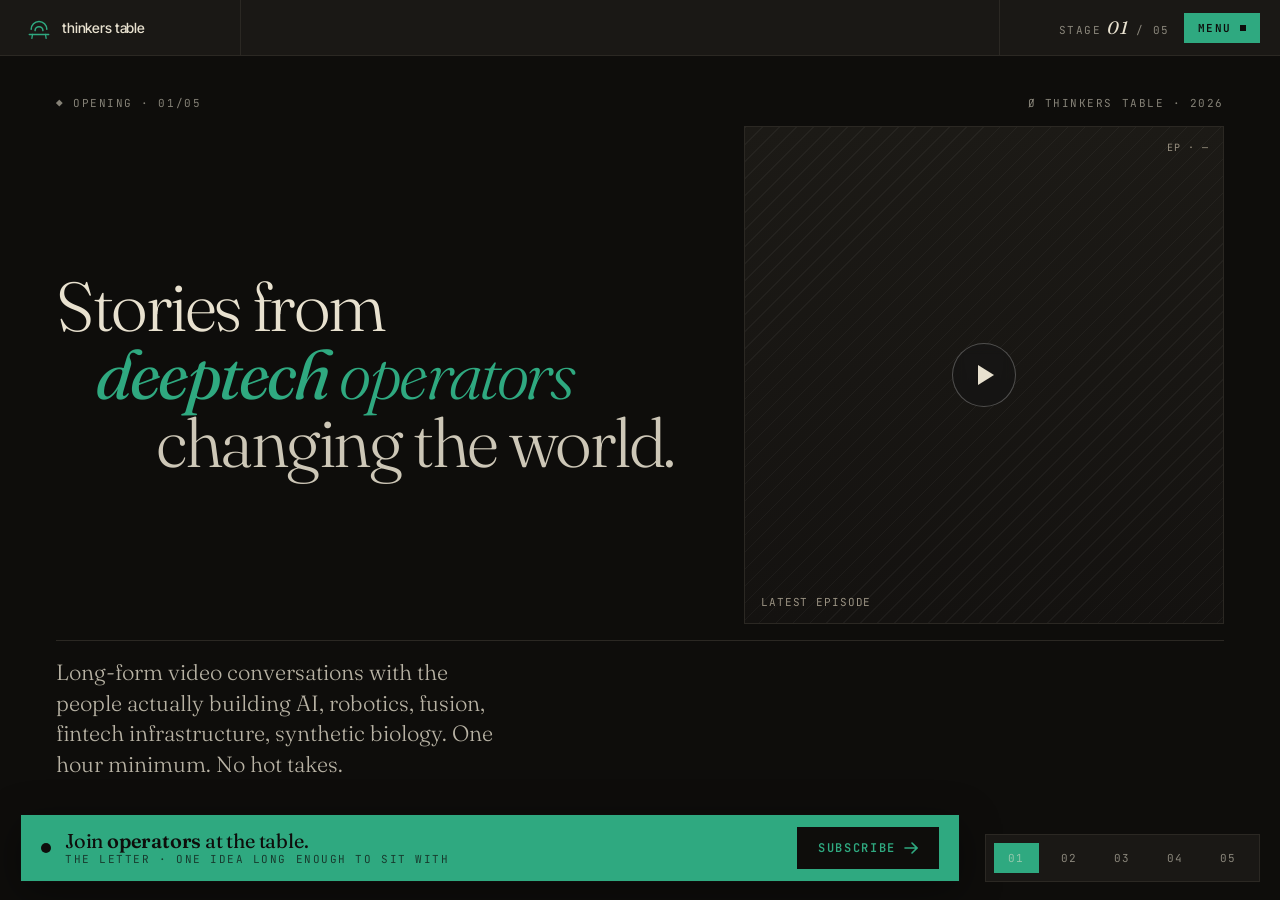
==== commit 2e58ed97: "Polish Stage 1 and Stage 4 - Drop hero counters from Stage 1 (Episodes / On tape) — placeholder valu" ====
--- a/index.html
+++ b/index.html
@@ -15,8 +15,6 @@
 <link rel="preconnect" href="https://fonts.gstatic.com" crossorigin>
 <link href="https://fonts.googleapis.com/css2?family=Fraunces:opsz,wght@9..144,300;9..144,400;9..144,500;9..144,600&family=Inter+Tight:wght@400;500;600&family=JetBrains+Mono:wght@400;500&display=swap" rel="stylesheet">
 <link rel="stylesheet" href="css/styles.css"/>
-
-<script async src="https://subscribe-forms.beehiiv.com/embed.js"></script>
 </head>
 <body class="tb-body">
 
@@ -65,10 +63,6 @@
       </h1>
       <div class="stage-sub">
         <p>Long-form video conversations with the people actually building AI, robotics, fusion, fintech infrastructure, synthetic biology. One hour minimum. No hot takes.</p>
-        <div class="stage-counters" id="hero-counters">
-          <div><div class="counter-n" id="counter-eps">—</div><div class="mono-label">Episodes</div></div>
-          <div><div class="counter-n" id="counter-hours">—<span>h</span></div><div class="mono-label">On tape</div></div>
-        </div>
       </div>
       <a class="stage-hero-media" id="hero-media"
          href="https://open.spotify.com/show/2NO20Xotti7YZObF6ZxBA7"
@@ -159,15 +153,24 @@
         <p class="stage-letter-lede">Nothing about the news. Just one idea, long enough to sit with.</p>
 
         <div class="letter-form-wrap">
-          <iframe
-            id="beehiiv-letter"
-            src="https://subscribe-forms.beehiiv.com/746e766f-5bdd-4d84-af7e-24b32dc99f95"
-            class="beehiiv-embed"
-            data-test-id="beehiiv-embed"
-            frameborder="0"
-            scrolling="no"
-            title="Newsletter Subscription Form">
-          </iframe>
+          <form
+            class="letter-form-row"
+            id="letter-form"
+            action="https://thinkerstable.beehiiv.com/subscribe"
+            method="GET"
+            target="_blank">
+            <input
+              type="email"
+              name="email"
+              id="letter-email"
+              placeholder="your.email@company.com"
+              required
+              autocomplete="email"/>
+            <button type="submit" id="letter-submit">
+              <span>Subscribe</span>
+              <svg width="14" height="14" viewBox="0 0 14 14" aria-hidden="true"><path d="M1 7h12M8 2l5 5-5 5" stroke="currentColor" stroke-width="1.6" fill="none" stroke-linecap="round"/></svg>
+            </button>
+          </form>
           <div class="letter-form-meta">
             <span class="mono-label">no tracking</span>
             <span class="mono-label">·</span>
--- a/css/styles.css
+++ b/css/styles.css
@@ -411,14 +411,36 @@
   max-width: 560px; margin: 4px 0 0; line-height: 1.4;
 }
 .letter-form-wrap {
-  width: 100%; margin-top: 16px;
+  width: 100%; max-width: 720px; margin-top: 16px;
   display: flex; flex-direction: column; gap: 10px;
 }
-.beehiiv-embed {
-  width: 100%; max-width: 560px; height: 280px;
-  border: 1px solid var(--night-3); background: var(--night-2);
-  display: block;
-}
+.letter-form-row {
+  display: flex; align-items: stretch;
+  border: 1px solid var(--night-3);
+  background: var(--night-2);
+  margin: 0; padding: 0;
+}
+.letter-form-row input[type="email"] {
+  flex: 1; min-width: 0;
+  background: transparent; border: 0; outline: 0;
+  color: var(--parchment);
+  padding: 20px 24px;
+  font-family: var(--serif); font-size: 20px; font-weight: 400;
+  border-radius: 0;
+}
+.letter-form-row input[type="email"]::placeholder { color: rgba(232, 225, 207, 0.35); }
+.letter-form-row button {
+  display: inline-flex; align-items: center; gap: 10px;
+  padding: 0 28px; border: 0; border-radius: 0;
+  background: var(--tb-accent); color: var(--night);
+  cursor: pointer;
+  font-family: var(--mono); font-size: 12px; letter-spacing: 0.14em;
+  text-transform: uppercase; font-weight: 600;
+  white-space: nowrap;
+  transition: background 200ms, color 200ms;
+}
+.letter-form-row button:hover { background: var(--tb-accent-deep); color: var(--parchment); }
+.letter-form-row.is-sent button { background: var(--night-3); color: var(--tb-accent); }
 .letter-form-meta { display: flex; gap: 12px; padding-top: 4px; }
 .letter-preview {
   width: 100%; margin-top: 24px; padding: 32px;
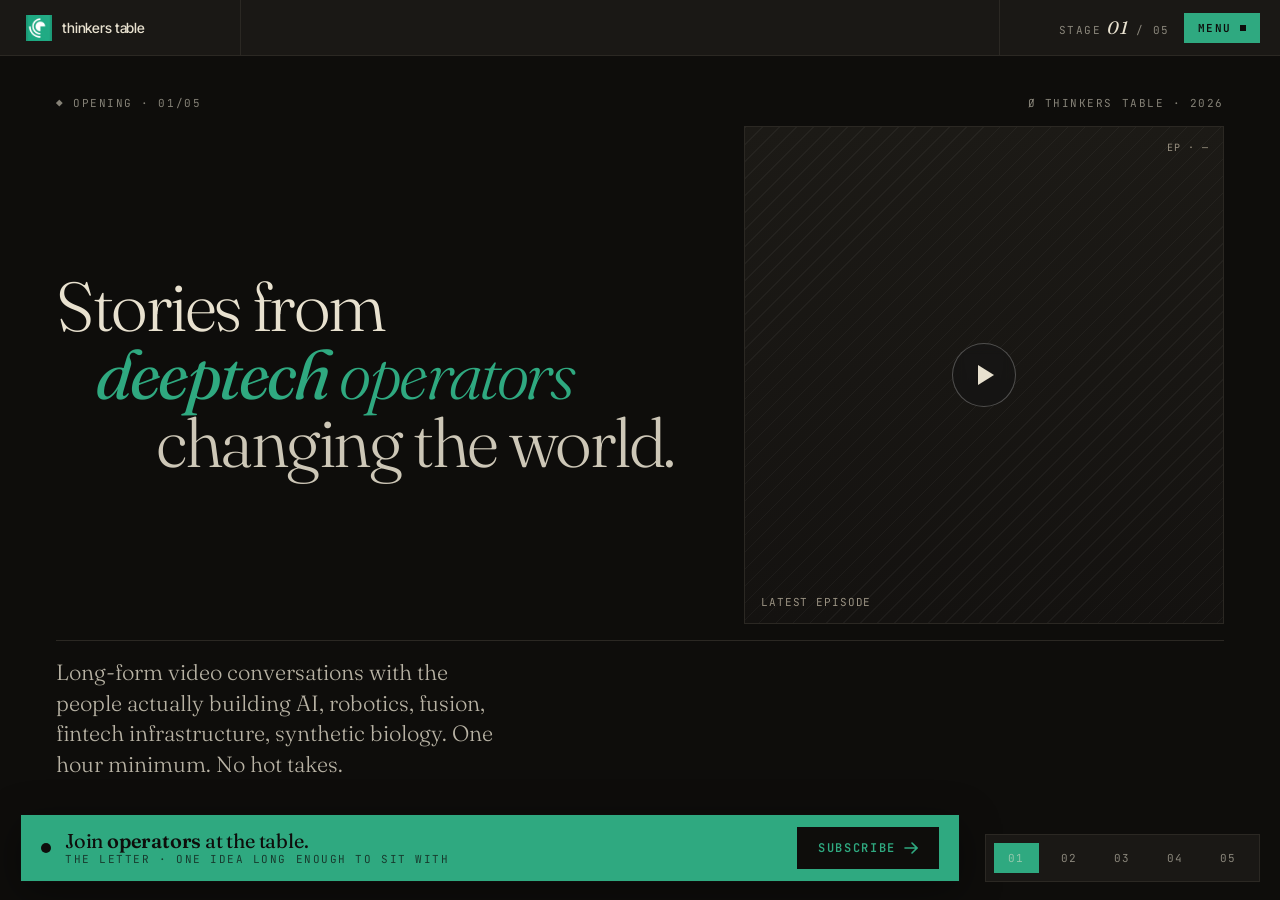
==== commit 7240c57a: "Replace custom cursor with favicon icon, make episode rail vertical scroll - Remove table-icon curso" ====
--- a/index.html
+++ b/index.html
@@ -11,6 +11,10 @@
 <meta property="og:type" content="website"/>
 <meta property="og:image" content="images/og-image.jpg"/>
 
+<link rel="icon" type="image/png" sizes="32x32" href="images/favicon-32.png"/>
+<link rel="icon" type="image/png" sizes="512x512" href="images/favicon.png"/>
+<link rel="apple-touch-icon" sizes="180x180" href="images/apple-touch-icon.png"/>
+
 <link rel="preconnect" href="https://fonts.googleapis.com">
 <link rel="preconnect" href="https://fonts.gstatic.com" crossorigin>
 <link href="https://fonts.googleapis.com/css2?family=Fraunces:opsz,wght@9..144,300;9..144,400;9..144,500;9..144,600&family=Inter+Tight:wght@400;500;600&family=JetBrains+Mono:wght@400;500&display=swap" rel="stylesheet">
@@ -24,13 +28,7 @@
   <header class="tb-top">
     <button class="tb-brand" id="brand-btn" aria-label="Open menu">
       <span class="tb-mark" aria-hidden="true">
-        <svg width="26" height="26" viewBox="0 0 40 40" fill="none">
-          <path d="M8 22 A12 12 0 0 1 32 22" stroke="currentColor" stroke-width="2.4" fill="none" stroke-linecap="round"/>
-          <path d="M14 24 A6 6 0 0 1 26 24" stroke="currentColor" stroke-width="2.4" fill="none" stroke-linecap="round"/>
-          <path d="M5 30 L35 30" stroke="currentColor" stroke-width="2" stroke-linecap="round"/>
-          <path d="M10 30 L9 36" stroke="currentColor" stroke-width="2" stroke-linecap="round"/>
-          <path d="M30 30 L31 36" stroke="currentColor" stroke-width="2" stroke-linecap="round"/>
-        </svg>
+        <img src="images/favicon.png" width="26" height="26" alt="" style="display:block;"/>
       </span>
       <span>thinkers table</span>
     </button>
@@ -152,30 +150,13 @@
         </h2>
         <p class="stage-letter-lede">Nothing about the news. Just one idea, long enough to sit with.</p>
 
-        <div class="letter-form-wrap">
-          <form
-            class="letter-form-row"
-            id="letter-form"
-            action="https://thinkerstable.beehiiv.com/subscribe"
-            method="GET"
-            target="_blank">
-            <input
-              type="email"
-              name="email"
-              id="letter-email"
-              placeholder="your.email@company.com"
-              required
-              autocomplete="email"/>
-            <button type="submit" id="letter-submit">
-              <span>Subscribe</span>
-              <svg width="14" height="14" viewBox="0 0 14 14" aria-hidden="true"><path d="M1 7h12M8 2l5 5-5 5" stroke="currentColor" stroke-width="1.6" fill="none" stroke-linecap="round"/></svg>
-            </button>
-          </form>
-          <div class="letter-form-meta">
-            <span class="mono-label">no tracking</span>
-            <span class="mono-label">·</span>
-            <span class="mono-label">unsubscribe one click</span>
-          </div>
+        <div class="beehiiv-embed-wrap">
+          <iframe
+            src="https://subscribe-forms.beehiiv.com/v3/forms/a94dc9aa-fddc-4f8d-a15b-1e44ead5526a"
+            width="100%"
+            height="380"
+            frameborder="0"
+            scrolling="no"></iframe>
         </div>
 
         <div class="letter-preview">
@@ -313,23 +294,6 @@
     </a>
   </div>
 
-  <!-- TABLE-ICON CURSOR -->
-  <div class="tb-cursor" id="cursor" aria-hidden="true">
-    <svg width="56" height="56" viewBox="0 0 56 56" fill="none">
-      <ellipse cx="28" cy="22" rx="20" ry="5" fill="#2fa980" stroke="#0e0d0b" stroke-width="1.5"/>
-      <path d="M12 24 L10 40" stroke="#0e0d0b" stroke-width="2" stroke-linecap="round"/>
-      <path d="M44 24 L46 40" stroke="#0e0d0b" stroke-width="2" stroke-linecap="round"/>
-      <path d="M28 25 L28 40" stroke="#0e0d0b" stroke-width="2" stroke-linecap="round"/>
-      <path d="M6 42 L50 42" stroke="#0e0d0b" stroke-width="1.2"/>
-      <path d="M22 20 A6 6 0 0 1 28 14" stroke="#fff" stroke-width="1.3" stroke-linecap="round"/>
-      <path d="M25 20 A3 3 0 0 1 28 17" stroke="#fff" stroke-width="1.3" stroke-linecap="round"/>
-      <g class="cursor-play">
-        <circle cx="28" cy="22" r="7" fill="#0e0d0b"/>
-        <path d="M26 18.5 L32 22 L26 25.5 Z" fill="#2fa980"/>
-      </g>
-    </svg>
-    <span class="tb-cursor-label">PLAY</span>
-  </div>
 
 </div>
 
--- a/css/styles.css
+++ b/css/styles.css
@@ -27,8 +27,6 @@
 img { max-width: 100%; display: block; }
 a { color: inherit; }
 
-html.tb-cursor-on body.tb-body,
-html.tb-cursor-on body.tb-body * { cursor: none !important; }
 
 .tb-root {
   height: 100vh; width: 100vw;
@@ -84,22 +82,6 @@
   border-left: 16px solid currentColor; margin-left: 4px;
 }
 
-/* ---- Table-icon cursor ---- */
-.tb-cursor {
-  position: fixed; top: -28px; left: -28px; z-index: 1000; pointer-events: none;
-  opacity: 0; transition: opacity 150ms;
-  will-change: transform;
-  display: flex; flex-direction: column; align-items: center; gap: 4px;
-}
-.tb-cursor.is-visible { opacity: 1; }
-.tb-cursor .cursor-play { display: none; }
-.tb-cursor.is-play .cursor-play { display: inline; }
-.tb-cursor-label {
-  font-family: var(--mono); font-size: 10px; letter-spacing: 0.14em;
-  color: var(--night); background: var(--tb-accent); padding: 3px 8px;
-  display: none;
-}
-.tb-cursor.is-play .tb-cursor-label { display: inline-block; }
 
 /* ---- Persistent email CTA bar ---- */
 .tb-cta-bar {
@@ -287,19 +269,19 @@
 /* ---- STAGE 2 — Episodes rail ---- */
 .stage-eps { gap: 32px; }
 .stage-eps-rail {
-  display: flex; gap: 20px; overflow-x: auto;
+  display: flex; flex-direction: column; gap: 12px; overflow-y: auto; overflow-x: hidden;
   padding: 8px 0 40px;
-  flex: 1;
+  flex: 1; min-height: 0; width: 100%;
   scrollbar-width: none;
 }
 .stage-eps-rail::-webkit-scrollbar { display: none; }
 .ep-rail-loading {
-  flex: 0 0 100%; display: grid; place-items: center;
+  display: grid; place-items: center;
   color: var(--tb-accent);
 }
 .ep-tile {
-  flex: 0 0 360px;
-  display: flex; flex-direction: column;
+  flex: 0 0 auto; width: 100%; max-width: 100%; overflow: hidden;
+  display: flex; flex-direction: row;
   background: var(--night-2);
   border: 1px solid var(--night-3);
   transition: transform 250ms cubic-bezier(.2,.7,.2,1), border-color 250ms, box-shadow 250ms;
@@ -307,13 +289,13 @@
   cursor: pointer;
 }
 .ep-tile:hover {
-  transform: translateY(-6px);
+  transform: translateX(6px);
   border-color: var(--tb-accent);
-  box-shadow: 0 12px 0 -4px var(--tb-accent);
+  box-shadow: -6px 0 0 0 var(--tb-accent);
 }
 .ep-tile-media {
-  position: relative; aspect-ratio: 16 / 10; overflow: hidden;
-  border-bottom: 1px solid var(--night-3);
+  position: relative; width: 220px; height: 130px; flex-shrink: 0; overflow: hidden;
+  border-right: 1px solid var(--night-3);
 }
 .ep-tile-overlay {
   position: absolute; inset: 0; padding: 14px;
@@ -330,18 +312,18 @@
   font-family: var(--mono); font-size: 10px; letter-spacing: 0.14em;
   font-weight: 600;
 }
-.ep-tile-body { padding: 18px 20px 22px; display: flex; flex-direction: column; gap: 8px; flex: 1; }
+.ep-tile-body { padding: 18px 20px 22px; display: flex; flex-direction: column; gap: 8px; flex: 1; min-width: 0; }
 .ep-tile-topline { display: flex; justify-content: space-between; }
 .ep-tile-guest {
-  font-family: var(--serif); font-weight: 400; font-size: 24px;
+  font-family: var(--serif); font-weight: 400; font-size: 22px;
   letter-spacing: -0.015em; line-height: 1.1;
   margin: 4px 0 0; color: var(--parchment);
 }
 .ep-tile-pull {
   font-family: var(--serif); font-style: italic; font-weight: 300;
-  font-size: 16px; color: rgba(232,225,207,0.78);
+  font-size: 15px; color: rgba(232,225,207,0.78);
   line-height: 1.35; margin: 6px 0 0;
-  display: -webkit-box; -webkit-line-clamp: 4; -webkit-box-orient: vertical;
+  display: -webkit-box; -webkit-line-clamp: 2; -webkit-box-orient: vertical;
   overflow: hidden;
 }
 .ep-tile-meta {
@@ -353,8 +335,8 @@
   text-transform: uppercase; color: rgba(232,225,207,0.55);
 }
 .ep-rail-end {
-  flex: 0 0 260px; display: flex; flex-direction: column; justify-content: center;
-  gap: 16px; padding: 24px 20px; border-left: 1px dashed var(--night-3);
+  display: flex; flex-direction: column; justify-content: center;
+  gap: 16px; padding: 24px 20px; border-top: 1px dashed var(--night-3);
 }
 
 /* ---- STAGE 3 — Table ---- */
@@ -394,10 +376,11 @@
 .dinner-coming .dinner-card-date { color: var(--tb-accent-soft); }
 
 /* ---- STAGE 4 — Letter ---- */
-.stage-letter { justify-content: center; align-items: center; }
+.stage-letter { justify-content: flex-start; align-items: center; overflow-y: auto; padding-top: 48px; }
 .stage-letter-inner {
   max-width: 900px; width: 100%;
-  display: flex; flex-direction: column; gap: 20px; align-items: flex-start;
+  display: flex; flex-direction: column; gap: 16px; align-items: flex-start;
+  padding-bottom: 40px;
 }
 .stage-letter-title {
   font-family: var(--serif); font-weight: 400;
@@ -413,6 +396,12 @@
 .letter-form-wrap {
   width: 100%; max-width: 720px; margin-top: 16px;
   display: flex; flex-direction: column; gap: 10px;
+}
+.beehiiv-embed-wrap {
+  width: 100%; margin-top: 8px;
+}
+.beehiiv-embed-wrap iframe {
+  display: block; width: 100%; border: none;
 }
 .letter-form-row {
   display: flex; align-items: stretch;
@@ -562,10 +551,7 @@
 /* ---- Mobile / small viewports ---- */
 @media (max-width: 720px) {
   body.tb-body { overflow: auto; }
-  html.tb-cursor-on body.tb-body,
-  html.tb-cursor-on body.tb-body * { cursor: auto !important; }
-  .tb-cursor { display: none !important; }
-  .tb-root { height: auto; }
+.tb-root { height: auto; }
   .tb-top { grid-template-columns: auto 1fr auto; padding-left: 12px; }
   .tb-top .tb-stage-pos { display: none; }
   .tb-track {
@@ -599,7 +585,8 @@
   .stage-eps-meta { justify-content: flex-start; flex-wrap: wrap; gap: 20px; }
   .stage-h2 { font-size: clamp(40px, 9vw, 64px); }
   .stage-eps-rail, .stage-table-rail { padding-bottom: 20px; }
-  .ep-tile { flex: 0 0 280px; }
+  .ep-tile-media { width: 140px; }
+  .ep-tile-guest { font-size: 18px; }
   .dinner-card { flex: 0 0 240px; }
   .dinner-card-city { font-size: 40px; }
   .stage-letter-title { font-size: clamp(40px, 9vw, 64px); }
